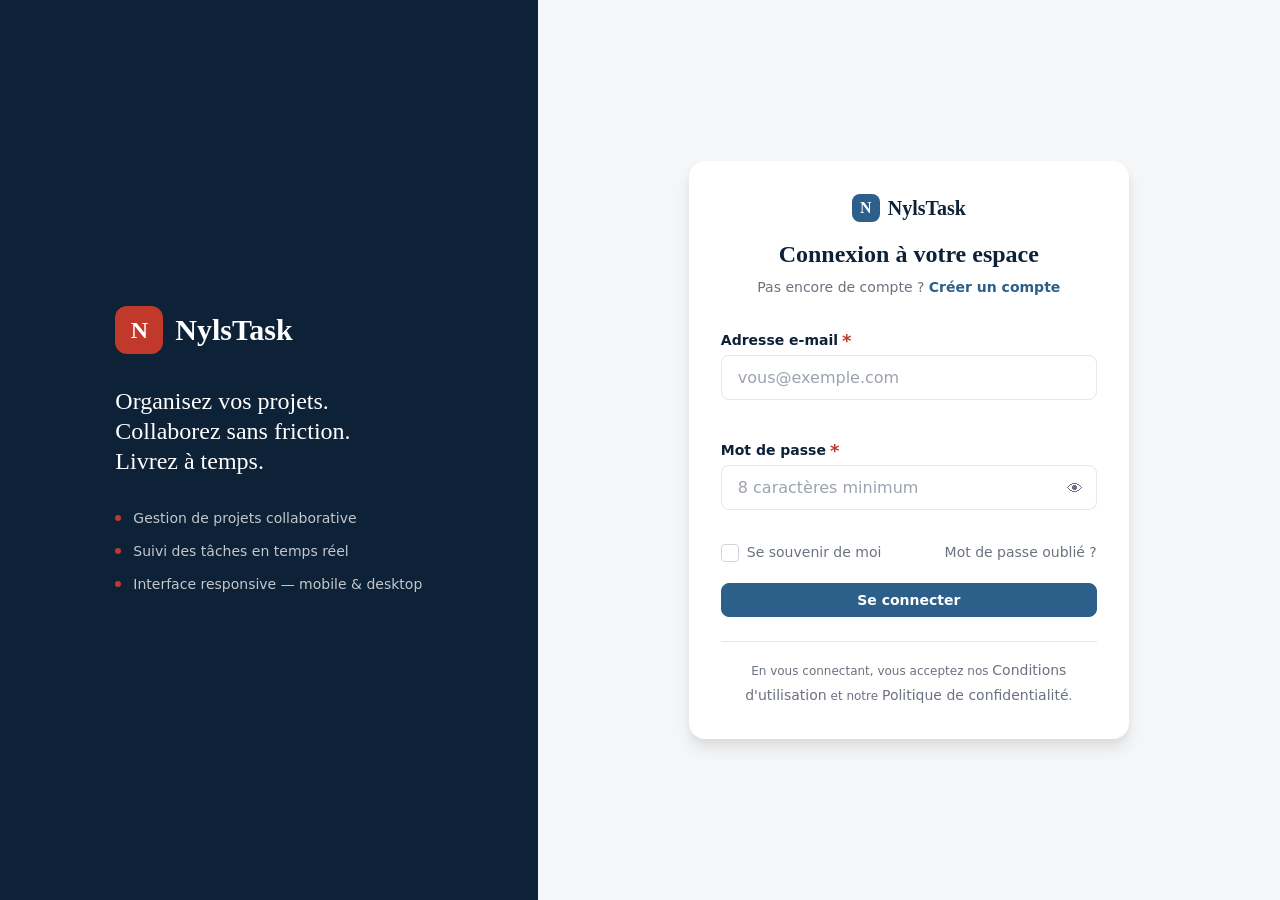
==== login.html @ 77f97448 "initial commit" ====
<!DOCTYPE html>
<html lang="fr">
<head>
  <meta charset="UTF-8">
  <meta name="viewport" content="width=device-width, initial-scale=1.0">
  <meta name="description" content="NylsTask — Connectez-vous à votre espace de gestion de projets.">
  <title>Connexion — NylsTask</title>
  <link rel="stylesheet" href="css/style.css">
  <link rel="stylesheet" href="css/login.css">
</head>
<body class="page-login">

  <!-- ╔══════════════════════════════════════════╗ -->
  <!-- ║  PAGE DE CONNEXION                       ║ -->
  <!-- ║  Sémantique : main > section > form      ║ -->
  <!-- ╚══════════════════════════════════════════╝ -->

  <main class="login-layout" id="main-content">

    <!-- Panneau gauche — branding -->
    <aside class="login-brand" aria-hidden="true">
      <div class="brand-content">
        <div class="brand-logo">
          <span class="logo-icon">N</span>
          <span class="logo-text">NylsTask</span>
        </div>
        <p class="brand-tagline">
          Organisez vos projets.<br>
          Collaborez sans friction.<br>
          Livrez à temps.
        </p>
        <ul class="brand-features" role="list">
          <li>Gestion de projets collaborative</li>
          <li>Suivi des tâches en temps réel</li>
          <li>Interface responsive — mobile & desktop</li>
        </ul>
      </div>
    </aside>

    <!-- Panneau droit — formulaire -->
    <section class="login-panel">
      <div class="login-card">

        <!-- En-tête du formulaire -->
        <header class="login-header">
          <a href="login.html" class="login-logo" aria-label="Accueil NylsTask">
            <span class="logo-icon sm">N</span>
            <span class="logo-text">NylsTask</span>
          </a>
          <h1 class="login-title">Connexion à votre espace</h1>
          <p class="login-subtitle">
            Pas encore de compte ?
            <a href="register.html" class="link-accent">Créer un compte</a>
          </p>
        </header>

        <!-- Formulaire HTML5 natif — novalidate pour garder le contrôle JS -->
        <form
          class="login-form"
          id="loginForm"
          action="#"
          method="POST"
          novalidate
          aria-label="Formulaire de connexion"
        >

          <!-- Message d'erreur global -->
          <div
            class="alert alert--error"
            id="formError"
            role="alert"
            aria-live="polite"
            hidden
          >
            <span class="alert__icon" aria-hidden="true">!</span>
            <span class="alert__text" id="formErrorText"></span>
          </div>

          <!-- Champ email -->
          <div class="field-group" id="emailGroup">
            <label class="field-label" for="email">
              Adresse e-mail
              <span class="field-required" aria-hidden="true">*</span>
            </label>
            <input
              type="email"
              id="email"
              name="email"
              class="field-input"
              required
              autocomplete="email"
              placeholder="vous@exemple.com"
              aria-required="true"
              aria-describedby="emailError"
              aria-invalid="false"
            >
            <span
              class="field-error"
              id="emailError"
              role="alert"
              aria-live="polite"
            ></span>
          </div>

          <!-- Champ mot de passe -->
          <div class="field-group" id="passwordGroup">
            <label class="field-label" for="password">
              Mot de passe
              <span class="field-required" aria-hidden="true">*</span>
            </label>
            <div class="field-input-wrapper">
              <input
                type="password"
                id="password"
                name="password"
                class="field-input"
                required
                minlength="8"
                autocomplete="current-password"
                placeholder="8 caractères minimum"
                aria-required="true"
                aria-describedby="passwordError"
                aria-invalid="false"
              >
              <!-- Toggle visibilité mot de passe -->
              <button
                type="button"
                class="toggle-password"
                id="togglePassword"
                aria-label="Afficher le mot de passe"
                aria-pressed="false"
              >
                <span class="eye-icon" aria-hidden="true" id="eyeIcon">👁</span>
              </button>
            </div>
            <span
              class="field-error"
              id="passwordError"
              role="alert"
              aria-live="polite"
            ></span>
          </div>

          <!-- Options supplémentaires -->
          <div class="login-options">
            <label class="checkbox-label">
              <input
                type="checkbox"
                id="rememberMe"
                name="remember_me"
                class="checkbox-input"
              >
              <span class="checkbox-custom" aria-hidden="true"></span>
              <span class="checkbox-text">Se souvenir de moi</span>
            </label>
            <a href="forgot-password.html" class="link-muted">
              Mot de passe oublié ?
            </a>
          </div>

          <!-- Bouton de soumission -->
          <button
            type="submit"
            class="btn btn--primary btn--full"
            id="submitBtn"
            aria-describedby="submitHelp"
          >
            <span class="btn__text">Se connecter</span>
            <span class="btn__loader" aria-hidden="true" hidden>
              <span class="spinner"></span>
            </span>
          </button>
          <p class="visually-hidden" id="submitHelp">
            Vos données sont transmises de manière sécurisée.
          </p>

        </form>

        <!-- Pied du formulaire -->
        <footer class="login-footer">
          <p class="login-footer__text">
            En vous connectant, vous acceptez nos
            <a href="#" class="link-muted">Conditions d'utilisation</a>
            et notre
            <a href="#" class="link-muted">Politique de confidentialité</a>.
          </p>
        </footer>

      </div>
    </section>

  </main>

  <script src="js/login.js"></script>
</body>
</html>
---- css/style.css ----
/* ================================================================
   NYLSTECH DIGITAL — NylsTask Manager
   style.css — Design System Global
   Jour 2 : Variables CSS, Reset, Typographie, Composants de base
   ================================================================ */

/* ────────────────────────────────────────────────────────────────
   1. VARIABLES CSS — Design System :root
   ──────────────────────────────────────────────────────────────── */
:root {
  /* ── Couleurs principales ── */
  --color-primary:        #2C5F8A;
  --color-primary-dark:   #1E4266;
  --color-primary-light:  #EAF1F8;
  --color-accent:         #C0392B;
  --color-accent-dark:    #922B21;
  --color-accent-light:   #FDEADE;
  --color-success:        #1B6B3A;
  --color-success-light:  #EAF5EE;
  --color-warning:        #9A6B00;
  --color-warning-light:  #FEF9E7;
  --color-info:           #0E5A8A;
  --color-info-light:     #D6EAF8;

  /* ── Statuts des projets ── */
  --status-active:     #1B6B3A;
  --status-review:     #9A6B00;
  --status-completed:  #2C5F8A;
  --status-archived:   #6B7280;

  /* ── Neutres ── */
  --color-bg:           #F4F6F8;
  --color-surface:      #FFFFFF;
  --color-surface-2:    #F9FAFB;
  --color-border:       #E5E7EB;
  --color-border-dark:  #D1D5DB;
  --color-text:         #1A1A1A;
  --color-text-muted:   #6B7280;
  --color-text-light:   #9CA3AF;
  --color-navy:         #0D2137;

  /* ── Typographie ── */
  --font-title:  'Georgia', 'Times New Roman', serif;
  --font-body:   'Calibri', 'Segoe UI', system-ui, sans-serif;
  --font-mono:   'Courier New', 'Consolas', monospace;

  --text-xs:   0.75rem;    /* 12px */
  --text-sm:   0.875rem;   /* 14px */
  --text-base: 1rem;       /* 16px */
  --text-lg:   1.125rem;   /* 18px */
  --text-xl:   1.25rem;    /* 20px */
  --text-2xl:  1.5rem;     /* 24px */
  --text-3xl:  1.875rem;   /* 30px */
  --text-4xl:  2.25rem;    /* 36px */

  --font-normal:   400;
  --font-medium:   500;
  --font-semibold: 600;
  --font-bold:     700;

  --leading-tight:  1.25;
  --leading-normal: 1.5;
  --leading-relaxed:1.75;

  /* ── Espacements ── */
  --space-1:  0.25rem;   /* 4px  */
  --space-2:  0.5rem;    /* 8px  */
  --space-3:  0.75rem;   /* 12px */
  --space-4:  1rem;      /* 16px */
  --space-5:  1.25rem;   /* 20px */
  --space-6:  1.5rem;    /* 24px */
  --space-8:  2rem;      /* 32px */
  --space-10: 2.5rem;    /* 40px */
  --space-12: 3rem;      /* 48px */

  /* Alias sémantiques */
  --space-xs: var(--space-1);
  --space-sm: var(--space-2);
  --space-md: var(--space-4);
  --space-lg: var(--space-6);
  --space-xl: var(--space-8);

  /* ── Bordures ── */
  --radius-sm:  4px;
  --radius-md:  8px;
  --radius-lg:  12px;
  --radius-xl:  16px;
  --radius-full:9999px;

  /* ── Ombres ── */
  --shadow-xs:  0 1px 2px rgba(0, 0, 0, 0.04);
  --shadow-sm:  0 1px 3px rgba(0, 0, 0, 0.08), 0 1px 2px rgba(0, 0, 0, 0.04);
  --shadow-md:  0 4px 6px rgba(0, 0, 0, 0.07), 0 2px 4px rgba(0, 0, 0, 0.05);
  --shadow-lg:  0 10px 15px rgba(0, 0, 0, 0.08), 0 4px 6px rgba(0, 0, 0, 0.04);
  --shadow-xl:  0 20px 25px rgba(0, 0, 0, 0.1), 0 10px 10px rgba(0, 0, 0, 0.04);
  --shadow-focus: 0 0 0 3px rgba(44, 95, 138, 0.25);
  --shadow-focus-error: 0 0 0 3px rgba(192, 57, 43, 0.25);

  /* ── Transitions ── */
  --transition-fast:   150ms ease;
  --transition-base:   200ms ease;
  --transition-slow:   300ms ease;

  /* ── Z-index ── */
  --z-dropdown: 100;
  --z-sticky:   200;
  --z-overlay:  300;
  --z-modal:    400;
  --z-toast:    500;

  /* ── Layout dashboard ── */
  --header-height:  64px;
  --sidebar-width:  260px;
}


/* ────────────────────────────────────────────────────────────────
   2. RESET MODERNE
   ──────────────────────────────────────────────────────────────── */

/* Box-sizing universel */
*, *::before, *::after {
  box-sizing: border-box;
}

/* Reset des marges et paddings */
* {
  margin: 0;
  padding: 0;
}

/* HTML & Body */
html {
  font-size: 16px;
  scroll-behavior: smooth;
  -webkit-text-size-adjust: 100%;
}

body {
  font-family: var(--font-body);
  font-size: var(--text-base);
  font-weight: var(--font-normal);
  line-height: var(--leading-normal);
  color: var(--color-text);
  background-color: var(--color-bg);
  -webkit-font-smoothing: antialiased;
  min-height: 100vh;
}

/* Éléments de liste */
ul, ol {
  list-style: none;
}

/* Liens */
a {
  color: var(--color-primary);
  text-decoration: none;
  transition: color var(--transition-base);
}
a:hover { color: var(--color-primary-dark); }

/* Images */
img, video {
  max-width: 100%;
  height: auto;
  display: block;
}

/* Formulaires */
input, button, textarea, select {
  font-family: inherit;
  font-size: inherit;
}

button { cursor: pointer; }

/* Titres */
h1, h2, h3, h4, h5, h6 {
  font-family: var(--font-title);
  font-weight: var(--font-bold);
  line-height: var(--leading-tight);
  color: var(--color-navy);
}

/* Séparateurs */
hr {
  border: none;
  border-top: 1px solid var(--color-border);
  margin: var(--space-md) 0;
}


/* ────────────────────────────────────────────────────────────────
   3. ACCESSIBILITÉ
   ──────────────────────────────────────────────────────────────── */

/* Classe utilitaire d'accessibilité — masque visuellement mais garde pour les lecteurs d'écran */
.visually-hidden {
  position: absolute;
  width: 1px;
  height: 1px;
  padding: 0;
  margin: -1px;
  overflow: hidden;
  clip: rect(0, 0, 0, 0);
  white-space: nowrap;
  border: 0;
}

/* Focus visible — toujours visible, jamais masqué */
:focus-visible {
  outline: 2px solid var(--color-primary);
  outline-offset: 2px;
  border-radius: var(--radius-sm);
}

/* Réduction des animations pour les préférences utilisateur */
@media (prefers-reduced-motion: reduce) {
  *, *::before, *::after {
    animation-duration: 0.01ms !important;
    transition-duration: 0.01ms !important;
  }
}


/* ────────────────────────────────────────────────────────────────
   4. COMPOSANTS — BOUTONS
   ──────────────────────────────────────────────────────────────── */
.btn {
  display: inline-flex;
  align-items: center;
  justify-content: center;
  gap: var(--space-2);
  padding: var(--space-2) var(--space-4);
  font-size: var(--text-sm);
  font-weight: var(--font-semibold);
  border-radius: var(--radius-md);
  border: 1px solid transparent;
  transition:
    background var(--transition-base),
    border-color var(--transition-base),
    box-shadow var(--transition-base),
    transform var(--transition-fast);
  cursor: pointer;
  white-space: nowrap;
  user-select: none;
}

.btn:active { transform: translateY(1px); }
.btn:disabled { opacity: 0.5; cursor: not-allowed; pointer-events: none; }

/* Variantes */
.btn--primary {
  background: var(--color-primary);
  color: #fff;
  border-color: var(--color-primary);
}
.btn--primary:hover {
  background: var(--color-primary-dark);
  border-color: var(--color-primary-dark);
  color: #fff;
}
.btn--primary:focus-visible { box-shadow: var(--shadow-focus); }

.btn--accent {
  background: var(--color-accent);
  color: #fff;
  border-color: var(--color-accent);
}
.btn--accent:hover { background: var(--color-accent-dark); color: #fff; }

.btn--ghost {
  background: transparent;
  color: var(--color-primary);
  border-color: var(--color-border);
}
.btn--ghost:hover {
  background: var(--color-primary-light);
  border-color: var(--color-primary);
  color: var(--color-primary);
}

.btn--danger {
  background: transparent;
  color: var(--color-accent);
  border-color: var(--color-accent);
}
.btn--danger:hover { background: var(--color-accent); color: #fff; }

/* Tailles */
.btn--sm { padding: var(--space-1) var(--space-3); font-size: var(--text-xs); }
.btn--lg { padding: var(--space-3) var(--space-6); font-size: var(--text-lg); }
.btn--full { width: 100%; }

/* Bouton icône */
.btn-icon {
  display: inline-flex;
  align-items: center;
  justify-content: center;
  width: 36px;
  height: 36px;
  border: none;
  background: transparent;
  border-radius: var(--radius-full);
  color: var(--color-text-muted);
  font-size: var(--text-lg);
  transition: background var(--transition-base);
  position: relative;
}
.btn-icon:hover { background: var(--color-bg); }


/* ────────────────────────────────────────────────────────────────
   5. COMPOSANTS — BADGES STATUT
   ──────────────────────────────────────────────────────────────── */
.status-badge {
  display: inline-flex;
  align-items: center;
  gap: var(--space-1);
  padding: var(--space-1) var(--space-2);
  font-size: var(--text-xs);
  font-weight: var(--font-semibold);
  border-radius: var(--radius-full);
  white-space: nowrap;
}

.status-dot {
  width: 7px;
  height: 7px;
  border-radius: 50%;
  display: inline-block;
  flex-shrink: 0;
}

.status-badge--active  { background: var(--color-success-light);  color: var(--color-success); }
.status-badge--active  .status-dot { background: var(--color-success); }
.status-badge--review  { background: var(--color-warning-light); color: var(--color-warning); }
.status-badge--review  .status-dot { background: var(--color-warning); }
.status-badge--completed { background: var(--color-primary-light); color: var(--color-primary); }
.status-badge--completed .status-dot { background: var(--color-primary); }

.status--active    { background: var(--color-success); }
.status--review    { background: var(--color-warning); }
.status--completed { background: var(--color-primary); }


/* ────────────────────────────────────────────────────────────────
   6. COMPOSANTS — ALERTES
   ──────────────────────────────────────────────────────────────── */
.alert {
  display: flex;
  align-items: flex-start;
  gap: var(--space-3);
  padding: var(--space-3) var(--space-4);
  border-radius: var(--radius-md);
  font-size: var(--text-sm);
  border: 1px solid;
}
.alert[hidden] { display: none; }

.alert--error   { background: var(--color-accent-light);  border-color: var(--color-accent);  color: var(--color-accent-dark); }
.alert--success { background: var(--color-success-light); border-color: var(--color-success); color: var(--color-success); }
.alert--warning { background: var(--color-warning-light); border-color: var(--color-warning); color: var(--color-warning); }

.alert__icon {
  font-weight: var(--font-bold);
  font-size: var(--text-base);
  flex-shrink: 0;
  width: 20px;
  height: 20px;
  border-radius: 50%;
  border: 2px solid currentColor;
  display: flex;
  align-items: center;
  justify-content: center;
}


/* ────────────────────────────────────────────────────────────────
   7. COMPOSANTS — BADGE NOTIFICATION
   ──────────────────────────────────────────────────────────────── */
.badge {
  position: absolute;
  top: 2px;
  right: 2px;
  min-width: 16px;
  height: 16px;
  padding: 0 4px;
  font-size: 9px;
  font-weight: var(--font-bold);
  color: #fff;
  background: var(--color-accent);
  border-radius: var(--radius-full);
  display: flex;
  align-items: center;
  justify-content: center;
  line-height: 1;
}


/* ────────────────────────────────────────────────────────────────
   8. COMPOSANTS — LOGO
   ──────────────────────────────────────────────────────────────── */
.logo-icon {
  display: inline-flex;
  align-items: center;
  justify-content: center;
  width: 32px;
  height: 32px;
  background: var(--color-primary);
  color: #fff;
  font-family: var(--font-title);
  font-size: var(--text-lg);
  font-weight: var(--font-bold);
  border-radius: var(--radius-md);
  flex-shrink: 0;
}
.logo-icon.sm { width: 28px; height: 28px; font-size: var(--text-base); }
.logo-icon.lg { width: 48px; height: 48px; font-size: var(--text-2xl); border-radius: var(--radius-lg); }

.logo-text {
  font-family: var(--font-title);
  font-size: var(--text-xl);
  font-weight: var(--font-bold);
  color: var(--color-navy);
}

/* ── Liens utilitaires ── */
.link-accent { color: var(--color-primary); font-weight: var(--font-semibold); }
.link-accent:hover { text-decoration: underline; color: var(--color-primary-dark); }
.link-muted  { color: var(--color-text-muted); font-size: var(--text-sm); }
.link-muted:hover { color: var(--color-primary); }
.text-danger { color: var(--color-accent); }


/* ────────────────────────────────────────────────────────────────
   9. COMPOSANTS — SPINNER
   ──────────────────────────────────────────────────────────────── */
.spinner {
  display: inline-block;
  width: 18px;
  height: 18px;
  border: 2px solid rgba(255,255,255,0.35);
  border-top-color: #fff;
  border-radius: 50%;
  animation: spin 0.7s linear infinite;
}
@keyframes spin { to { transform: rotate(360deg); } }


/* ────────────────────────────────────────────────────────────────
   10. COMPOSANTS — AVATARS
   ──────────────────────────────────────────────────────────────── */
.user-avatar {
  width: 32px;
  height: 32px;
  border-radius: 50%;
  background: var(--color-primary);
  color: #fff;
  font-size: var(--text-xs);
  font-weight: var(--font-bold);
  display: flex;
  align-items: center;
  justify-content: center;
  flex-shrink: 0;
}

.avatar-stack {
  display: flex;
  align-items: center;
}
.avatar-sm {
  width: 26px;
  height: 26px;
  border-radius: 50%;
  color: #fff;
  font-size: 10px;
  font-weight: var(--font-bold);
  display: flex;
  align-items: center;
  justify-content: center;
  margin-left: -6px;
  border: 2px solid var(--color-surface);
  flex-shrink: 0;
}
.avatar-sm:first-child { margin-left: 0; }
.avatar-sm--more {
  background: var(--color-border-dark);
  color: var(--color-text-muted);
  font-size: 9px;
}
---- css/login.css ----
/* ================================================================
   NylsTask — login.css
   Page de connexion : Layout Flexbox, formulaire, responsive
   ================================================================ */

/* ────────────────────────────────────────────────────────────────
   1. LAYOUT PAGE — Flexbox 2 colonnes
   ──────────────────────────────────────────────────────────────── */

/* MOBILE (défaut) — colonne unique, branding masqué */
.page-login {
  min-height: 100vh;
  background: var(--color-bg);
}

.login-layout {
  display: flex;
  flex-direction: column;
  min-height: 100vh;
}

/* Panneau branding — masqué sur mobile */
.login-brand {
  display: none;
}

/* Panneau formulaire — pleine largeur sur mobile */
.login-panel {
  display: flex;
  align-items: center;
  justify-content: center;
  flex: 1;
  padding: var(--space-8) var(--space-md);
}


/* ── TABLETTE (768px+) ── */
@media (min-width: 768px) {
  .login-layout {
    flex-direction: row;
    min-height: 100vh;
  }

  /* Branding visible sur tablette */
  .login-brand {
    display: flex;
    align-items: center;
    justify-content: center;
    width: 45%;
    min-height: 100vh;
    background: var(--color-navy);
    padding: var(--space-xl);
    position: sticky;
    top: 0;
    left: 0;
  }

  .login-panel {
    flex: 1;
    padding: var(--space-xl) var(--space-lg);
    overflow-y: auto;
  }
}


/* ── DESKTOP (1024px+) ── */
@media (min-width: 1024px) {
  .login-brand {
    width: 42%;
    padding: var(--space-12);
  }
  .login-panel {
    padding: var(--space-xl);
  }
}


/* ────────────────────────────────────────────────────────────────
   2. PANNEAU BRANDING (gauche)
   ──────────────────────────────────────────────────────────────── */
.brand-content {
  max-width: 380px;
}

.brand-logo {
  display: flex;
  align-items: center;
  gap: var(--space-3);
  margin-bottom: var(--space-8);
}

.brand-logo .logo-icon {
  width: 48px;
  height: 48px;
  font-size: var(--text-2xl);
  border-radius: var(--radius-lg);
  background: var(--color-accent);
}

.brand-logo .logo-text {
  font-size: var(--text-3xl);
  color: #fff;
}

.brand-tagline {
  font-family: var(--font-title);
  font-size: var(--text-2xl);
  line-height: var(--leading-tight);
  color: #fff;
  margin-bottom: var(--space-8);
}

.brand-features {
  display: flex;
  flex-direction: column;
  gap: var(--space-3);
}

.brand-features li {
  display: flex;
  align-items: center;
  gap: var(--space-3);
  color: rgba(255,255,255,0.75);
  font-size: var(--text-sm);
}

.brand-features li::before {
  content: '';
  width: 6px;
  height: 6px;
  border-radius: 50%;
  background: var(--color-accent);
  flex-shrink: 0;
}


/* ────────────────────────────────────────────────────────────────
   3. CARTE FORMULAIRE
   ──────────────────────────────────────────────────────────────── */
.login-card {
  width: 100%;
  max-width: 440px;
  background: var(--color-surface);
  border-radius: var(--radius-xl);
  box-shadow: var(--shadow-lg);
  padding: var(--space-8);
}

@media (max-width: 400px) {
  .login-card {
    padding: var(--space-6) var(--space-md);
    border-radius: var(--radius-lg);
  }
}


/* ────────────────────────────────────────────────────────────────
   4. EN-TÊTE FORMULAIRE
   ──────────────────────────────────────────────────────────────── */
.login-header {
  text-align: center;
  margin-bottom: var(--space-8);
}

.login-logo {
  display: inline-flex;
  align-items: center;
  gap: var(--space-2);
  margin-bottom: var(--space-4);
  color: var(--color-navy);
}
.login-logo:hover { color: var(--color-primary); }

.login-title {
  font-size: var(--text-2xl);
  color: var(--color-navy);
  margin-bottom: var(--space-2);
}

.login-subtitle {
  font-size: var(--text-sm);
  color: var(--color-text-muted);
}


/* ────────────────────────────────────────────────────────────────
   5. CHAMPS DE FORMULAIRE
   ──────────────────────────────────────────────────────────────── */
.login-form {
  display: flex;
  flex-direction: column;
  gap: var(--space-5);
}

/* Groupe champ */
.field-group {
  display: flex;
  flex-direction: column;
  gap: var(--space-1);
}

/* Label */
.field-label {
  font-size: var(--text-sm);
  font-weight: var(--font-semibold);
  color: var(--color-navy);
  display: flex;
  align-items: center;
  gap: var(--space-1);
}

.field-required {
  color: var(--color-accent);
  font-size: var(--text-lg);
  line-height: 1;
}

/* Input */
.field-input {
  width: 100%;
  padding: var(--space-3) var(--space-4);
  font-size: var(--text-base);
  color: var(--color-text);
  background: var(--color-surface);
  border: 1.5px solid var(--color-border);
  border-radius: var(--radius-md);
  outline: none;
  transition:
    border-color var(--transition-base),
    box-shadow var(--transition-base);
}

.field-input::placeholder {
  color: var(--color-text-light);
}

.field-input:hover {
  border-color: var(--color-border-dark);
}

.field-input:focus {
  border-color: var(--color-primary);
  box-shadow: var(--shadow-focus);
}

/* États de validation */
.field-input:invalid:not(:placeholder-shown) {
  border-color: var(--color-accent);
}
.field-input:invalid:not(:placeholder-shown):focus {
  box-shadow: var(--shadow-focus-error);
}

/* Classe JS pour erreur */
.field-group--error .field-input {
  border-color: var(--color-accent);
  box-shadow: var(--shadow-focus-error);
}
.field-group--success .field-input {
  border-color: var(--color-success);
}

/* Message d'erreur */
.field-error {
  font-size: var(--text-xs);
  color: var(--color-accent);
  min-height: 16px;
  display: block;
}

/* Wrapper avec bouton toggle mot de passe */
.field-input-wrapper {
  position: relative;
}
.field-input-wrapper .field-input {
  padding-right: 2.75rem;
}

.toggle-password {
  position: absolute;
  right: var(--space-3);
  top: 50%;
  transform: translateY(-50%);
  background: none;
  border: none;
  cursor: pointer;
  color: var(--color-text-muted);
  font-size: var(--text-base);
  padding: 2px;
  border-radius: var(--radius-sm);
  transition: color var(--transition-base);
}
.toggle-password:hover { color: var(--color-primary); }


/* ────────────────────────────────────────────────────────────────
   6. OPTIONS LOGIN (remember me + mot de passe oublié)
   ──────────────────────────────────────────────────────────────── */
.login-options {
  display: flex;
  align-items: center;
  justify-content: space-between;
  flex-wrap: wrap;
  gap: var(--space-2);
  margin-top: calc(-1 * var(--space-2));
}

/* Checkbox personnalisée */
.checkbox-label {
  display: flex;
  align-items: center;
  gap: var(--space-2);
  cursor: pointer;
  user-select: none;
}

.checkbox-input {
  position: absolute;
  opacity: 0;
  width: 0;
  height: 0;
}

.checkbox-custom {
  width: 18px;
  height: 18px;
  border: 1.5px solid var(--color-border-dark);
  border-radius: var(--radius-sm);
  background: var(--color-surface);
  display: flex;
  align-items: center;
  justify-content: center;
  flex-shrink: 0;
  transition: all var(--transition-base);
}

.checkbox-input:checked + .checkbox-custom {
  background: var(--color-primary);
  border-color: var(--color-primary);
}
.checkbox-input:checked + .checkbox-custom::after {
  content: '✓';
  color: #fff;
  font-size: 11px;
  line-height: 1;
}
.checkbox-input:focus-visible + .checkbox-custom {
  box-shadow: var(--shadow-focus);
}

.checkbox-text {
  font-size: var(--text-sm);
  color: var(--color-text-muted);
}

/* ────────────────────────────────────────────────────────────────
   7. BOUTON SUBMIT — loader intégré
   ──────────────────────────────────────────────────────────────── */
.btn__loader { display: inline-flex; }
.btn__loader[hidden] { display: none; }

/* État chargement */
.btn--loading .btn__text { opacity: 0; }
.btn--loading .btn__loader { display: inline-flex; }

/* ────────────────────────────────────────────────────────────────
   8. PIED DE FORMULAIRE
   ──────────────────────────────────────────────────────────────── */
.login-footer {
  margin-top: var(--space-6);
  padding-top: var(--space-4);
  border-top: 1px solid var(--color-border);
}

.login-footer__text {
  font-size: var(--text-xs);
  color: var(--color-text-muted);
  text-align: center;
  line-height: var(--leading-relaxed);
}
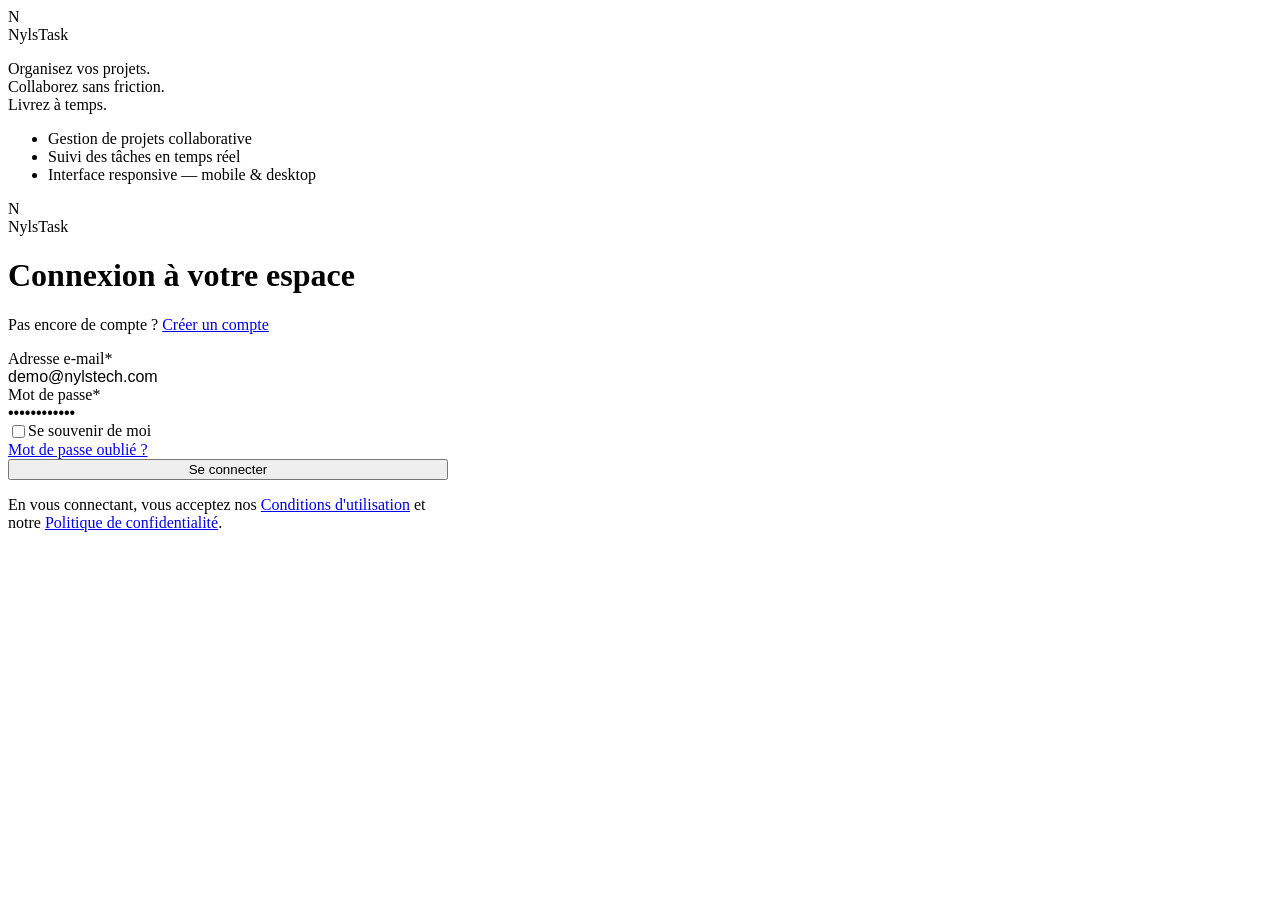
==== commit 337b5c6b: "login.html" ====
--- a/login.html
+++ b/login.html
@@ -1,196 +1,219 @@
-<!DOCTYPE html>
+<!doctype html>
 <html lang="fr">
-<head>
-  <meta charset="UTF-8">
-  <meta name="viewport" content="width=device-width, initial-scale=1.0">
-  <meta name="description" content="NylsTask — Connectez-vous à votre espace de gestion de projets.">
-  <title>Connexion — NylsTask</title>
-  <link rel="stylesheet" href="css/style.css">
-  <link rel="stylesheet" href="css/login.css">
-</head>
-<body class="page-login">
-
-  <!-- ╔══════════════════════════════════════════╗ -->
-  <!-- ║  PAGE DE CONNEXION                       ║ -->
-  <!-- ║  Sémantique : main > section > form      ║ -->
-  <!-- ╚══════════════════════════════════════════╝ -->
-
-  <main class="login-layout" id="main-content">
-
-    <!-- Panneau gauche — branding -->
-    <aside class="login-brand" aria-hidden="true">
-      <div class="brand-content">
-        <div class="brand-logo">
-          <span class="logo-icon">N</span>
-          <span class="logo-text">NylsTask</span>
+  <head>
+    <meta charset="UTF-8" />
+    <meta name="viewport" content="width=device-width, initial-scale=1.0" />
+    <meta
+      name="description"
+      content="NylsTask — Connectez-vous à votre espace de gestion de projets."
+    />
+    <title>NylsTask — Connexion</title>
+
+    <!-- Google Fonts -->
+    <link rel="preconnect" href="https://fonts.googleapis.com" />
+    <link rel="preconnect" href="https://fonts.gstatic.com" crossorigin />
+    <link
+      href="https://fonts.googleapis.com/css2?family=Sora:wght@400;500;600;700;800&family=DM+Sans:wght@300;400;500&display=swap"
+      rel="stylesheet"
+    />
+
+    <!-- Styles -->
+    <link rel="stylesheet" href="css/login.css" />
+  </head>
+  <body>
+    <div class="page-wrapper">
+      <!-- =============================================
+         PANNEAU GAUCHE — Branding & Features
+         ============================================= -->
+      <aside class="panel-left" aria-label="Présentation NylsTask">
+        <div class="panel-left__inner">
+          <!-- Logo -->
+          <div class="brand">
+            <div class="brand__icon" aria-hidden="true">N</div>
+            <span class="brand__name">NylsTask</span>
+          </div>
+
+          <!-- Tagline -->
+          <p class="tagline">
+            Organisez vos projets.<br />
+            Collaborez sans friction.<br />
+            Livrez à temps.
+          </p>
+
+          <!-- Liste des fonctionnalités -->
+          <ul class="feature-list" aria-label="Points clés">
+            <li class="feature-list__item">
+              <span class="feature-list__dot" aria-hidden="true"></span>
+              Gestion de projets collaborative
+            </li>
+            <li class="feature-list__item">
+              <span class="feature-list__dot" aria-hidden="true"></span>
+              Suivi des tâches en temps réel
+            </li>
+            <li class="feature-list__item">
+              <span class="feature-list__dot" aria-hidden="true"></span>
+              Interface responsive — mobile &amp; desktop
+            </li>
+          </ul>
         </div>
-        <p class="brand-tagline">
-          Organisez vos projets.<br>
-          Collaborez sans friction.<br>
-          Livrez à temps.
-        </p>
-        <ul class="brand-features" role="list">
-          <li>Gestion de projets collaborative</li>
-          <li>Suivi des tâches en temps réel</li>
-          <li>Interface responsive — mobile & desktop</li>
-        </ul>
-      </div>
-    </aside>
-
-    <!-- Panneau droit — formulaire -->
-    <section class="login-panel">
-      <div class="login-card">
-
-        <!-- En-tête du formulaire -->
-        <header class="login-header">
-          <a href="login.html" class="login-logo" aria-label="Accueil NylsTask">
-            <span class="logo-icon sm">N</span>
-            <span class="logo-text">NylsTask</span>
-          </a>
-          <h1 class="login-title">Connexion à votre espace</h1>
-          <p class="login-subtitle">
+      </aside>
+
+      <!-- =============================================
+         PANNEAU DROIT — Formulaire de connexion
+         ============================================= -->
+      <main class="panel-right">
+        <div class="login-card" role="main">
+          <!-- Logo carte -->
+          <div class="card-logo" aria-hidden="true">
+            <div class="card-logo__icon">N</div>
+            <span class="card-logo__name">NylsTask</span>
+          </div>
+
+          <!-- Titre -->
+          <h1 class="card-title">Connexion à votre espace</h1>
+
+          <!-- Sous-titre -->
+          <p class="card-subtitle">
             Pas encore de compte ?
-            <a href="register.html" class="link-accent">Créer un compte</a>
+            <a href="/register" aria-label="Créer un nouveau compte"
+              >Créer un compte</a
+            >
           </p>
-        </header>
-
-        <!-- Formulaire HTML5 natif — novalidate pour garder le contrôle JS -->
-        <form
-          class="login-form"
-          id="loginForm"
-          action="#"
-          method="POST"
-          novalidate
-          aria-label="Formulaire de connexion"
-        >
-
-          <!-- Message d'erreur global -->
-          <div
-            class="alert alert--error"
-            id="formError"
-            role="alert"
-            aria-live="polite"
-            hidden
+
+          <!-- ---- Formulaire ---- -->
+          <form
+            id="login-form"
+            class="login-form"
+            novalidate
+            aria-label="Formulaire de connexion"
           >
-            <span class="alert__icon" aria-hidden="true">!</span>
-            <span class="alert__text" id="formErrorText"></span>
-          </div>
-
-          <!-- Champ email -->
-          <div class="field-group" id="emailGroup">
-            <label class="field-label" for="email">
-              Adresse e-mail
-              <span class="field-required" aria-hidden="true">*</span>
-            </label>
-            <input
-              type="email"
-              id="email"
-              name="email"
-              class="field-input"
-              required
-              autocomplete="email"
-              placeholder="vous@exemple.com"
-              aria-required="true"
-              aria-describedby="emailError"
-              aria-invalid="false"
+            <!-- Champ e-mail -->
+            <div class="field-group">
+              <label class="field-label" for="email">
+                Adresse e-mail
+                <span class="required" aria-label="obligatoire">*</span>
+              </label>
+              <input
+                id="email"
+                class="field-input"
+                type="email"
+                name="email"
+                placeholder="demo@nylstech.com"
+                autocomplete="email"
+                required
+                aria-required="true"
+              />
+            </div>
+
+            <!-- Champ mot de passe -->
+            <div class="field-group">
+              <label class="field-label" for="password">
+                Mot de passe
+                <span class="required" aria-label="obligatoire">*</span>
+              </label>
+              <div class="password-wrapper">
+                <input
+                  id="password"
+                  class="field-input"
+                  type="password"
+                  name="password"
+                  placeholder="••••••••••••"
+                  autocomplete="current-password"
+                  required
+                  aria-required="true"
+                />
+                <!-- Bouton œil -->
+                <button
+                  type="button"
+                  class="toggle-password"
+                  aria-label="Afficher le mot de passe"
+                  tabindex="0"
+                >
+                  <!-- Icône œil (visible) -->
+                  <svg
+                    class="icon-eye"
+                    xmlns="http://www.w3.org/2000/svg"
+                    fill="none"
+                    viewBox="0 0 24 24"
+                    stroke="currentColor"
+                    stroke-width="1.8"
+                    aria-hidden="true"
+                  >
+                    <path
+                      stroke-linecap="round"
+                      stroke-linejoin="round"
+                      d="M2.458 12C3.732 7.943 7.523 5 12 5c4.477 0 8.268 2.943 9.542 7-1.274 4.057-5.065 7-9.542 7-4.477 0-8.268-2.943-9.542-7z"
+                    />
+                    <path
+                      stroke-linecap="round"
+                      stroke-linejoin="round"
+                      d="M15 12a3 3 0 11-6 0 3 3 0 016 0z"
+                    />
+                  </svg>
+                  <!-- Icône œil barré (masqué par défaut) -->
+                  <svg
+                    class="icon-eye-off"
+                    xmlns="http://www.w3.org/2000/svg"
+                    fill="none"
+                    viewBox="0 0 24 24"
+                    stroke="currentColor"
+                    stroke-width="1.8"
+                    aria-hidden="true"
+                    style="display: none"
+                  >
+                    <path
+                      stroke-linecap="round"
+                      stroke-linejoin="round"
+                      d="M13.875 18.825A10.05 10.05 0 0112 19c-4.477 0-8.268-2.943-9.542-7a9.97 9.97 0 012.447-4.075M6.343 6.343A9.956 9.956 0 0112 5c4.477 0 8.268 2.943 9.542 7a9.97 9.97 0 01-1.415 2.693M6.343 6.343L3 3m3.343 3.343l11.314 11.314M16.95 16.95L21 21"
+                    />
+                  </svg>
+                </button>
+              </div>
+            </div>
+
+            <!-- Options : Se souvenir + Mot de passe oublié -->
+            <div class="form-options">
+              <label class="checkbox-label">
+                <input type="checkbox" name="remember" id="remember" />
+                Se souvenir de moi
+              </label>
+              <a href="/forgot-password" class="forgot-link"
+                >Mot de passe oublié ?</a
+              >
+            </div>
+
+            <!-- Bouton de soumission -->
+            <button
+              id="btn-submit"
+              class="btn-submit"
+              type="submit"
+              aria-live="polite"
             >
-            <span
-              class="field-error"
-              id="emailError"
-              role="alert"
-              aria-live="polite"
-            ></span>
-          </div>
-
-          <!-- Champ mot de passe -->
-          <div class="field-group" id="passwordGroup">
-            <label class="field-label" for="password">
-              Mot de passe
-              <span class="field-required" aria-hidden="true">*</span>
-            </label>
-            <div class="field-input-wrapper">
-              <input
-                type="password"
-                id="password"
-                name="password"
-                class="field-input"
-                required
-                minlength="8"
-                autocomplete="current-password"
-                placeholder="8 caractères minimum"
-                aria-required="true"
-                aria-describedby="passwordError"
-                aria-invalid="false"
-              >
-              <!-- Toggle visibilité mot de passe -->
-              <button
-                type="button"
-                class="toggle-password"
-                id="togglePassword"
-                aria-label="Afficher le mot de passe"
-                aria-pressed="false"
-              >
-                <span class="eye-icon" aria-hidden="true" id="eyeIcon">👁</span>
-              </button>
-            </div>
-            <span
-              class="field-error"
-              id="passwordError"
-              role="alert"
-              aria-live="polite"
-            ></span>
-          </div>
-
-          <!-- Options supplémentaires -->
-          <div class="login-options">
-            <label class="checkbox-label">
-              <input
-                type="checkbox"
-                id="rememberMe"
-                name="remember_me"
-                class="checkbox-input"
-              >
-              <span class="checkbox-custom" aria-hidden="true"></span>
-              <span class="checkbox-text">Se souvenir de moi</span>
-            </label>
-            <a href="forgot-password.html" class="link-muted">
-              Mot de passe oublié ?
-            </a>
-          </div>
-
-          <!-- Bouton de soumission -->
-          <button
-            type="submit"
-            class="btn btn--primary btn--full"
-            id="submitBtn"
-            aria-describedby="submitHelp"
-          >
-            <span class="btn__text">Se connecter</span>
-            <span class="btn__loader" aria-hidden="true" hidden>
-              <span class="spinner"></span>
-            </span>
-          </button>
-          <p class="visually-hidden" id="submitHelp">
-            Vos données sont transmises de manière sécurisée.
-          </p>
-
-        </form>
-
-        <!-- Pied du formulaire -->
-        <footer class="login-footer">
-          <p class="login-footer__text">
-            En vous connectant, vous acceptez nos
-            <a href="#" class="link-muted">Conditions d'utilisation</a>
-            et notre
-            <a href="#" class="link-muted">Politique de confidentialité</a>.
-          </p>
-        </footer>
-
-      </div>
-    </section>
-
-  </main>
-
-  <script src="js/login.js"></script>
-</body>
+              <span class="btn-text">Se connecter</span>
+              <span
+                class="btn-spinner"
+                aria-label="Chargement..."
+                role="status"
+              ></span>
+            </button>
+
+            <!-- Mentions légales -->
+            <p class="legal-notice">
+              En vous connectant, vous acceptez nos
+              <a href="/terms">Conditions d'utilisation</a>
+              et notre
+              <a href="/privacy">Politique de confidentialité</a>.
+            </p>
+          </form>
+          <!-- /form -->
+        </div>
+        <!-- /login-card -->
+      </main>
+      <!-- /panel-right -->
+    </div>
+    <!-- /page-wrapper -->
+
+    <!-- Scripts -->
+    <script src="Js/login.js"></script>
+  </body>
 </html>
--- a/css/login.css
+++ b/css/login.css
@@ -377,4 +377,4 @@
   color: var(--color-text-muted);
   text-align: center;
   line-height: var(--leading-relaxed);
-}
+}
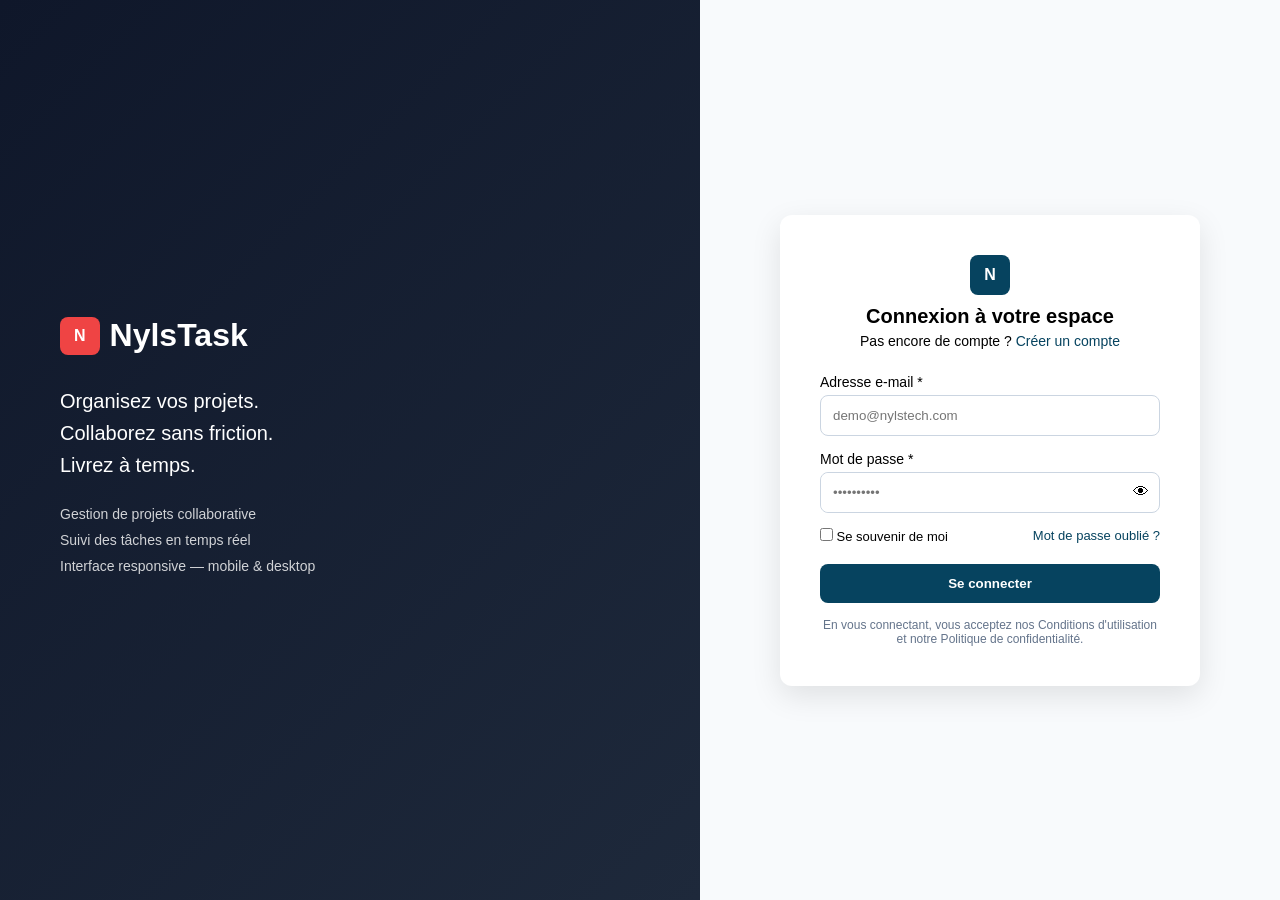
==== commit 77592b6e: "dashboard" ====
--- a/login.html
+++ b/login.html
@@ -1,219 +1,80 @@
-<!doctype html>
+<!DOCTYPE html>
 <html lang="fr">
-  <head>
-    <meta charset="UTF-8" />
-    <meta name="viewport" content="width=device-width, initial-scale=1.0" />
-    <meta
-      name="description"
-      content="NylsTask — Connectez-vous à votre espace de gestion de projets."
-    />
-    <title>NylsTask — Connexion</title>
+<head>
+    <meta charset="UTF-8">
+    <meta name="viewport" content="width=device-width, initial-scale=1.0">
+    <title>NylsTask - Connexion</title>
+    <link rel="stylesheet" href="CSS/login.css">
+</head>
+<body>
 
-    <!-- Google Fonts -->
-    <link rel="preconnect" href="https://fonts.googleapis.com" />
-    <link rel="preconnect" href="https://fonts.gstatic.com" crossorigin />
-    <link
-      href="https://fonts.googleapis.com/css2?family=Sora:wght@400;500;600;700;800&family=DM+Sans:wght@300;400;500&display=swap"
-      rel="stylesheet"
-    />
+<div class="container">
 
-    <!-- Styles -->
-    <link rel="stylesheet" href="css/login.css" />
-  </head>
-  <body>
-    <div class="page-wrapper">
-      <!-- =============================================
-         PANNEAU GAUCHE — Branding & Features
-         ============================================= -->
-      <aside class="panel-left" aria-label="Présentation NylsTask">
-        <div class="panel-left__inner">
-          <!-- Logo -->
-          <div class="brand">
-            <div class="brand__icon" aria-hidden="true">N</div>
-            <span class="brand__name">NylsTask</span>
-          </div>
-
-          <!-- Tagline -->
-          <p class="tagline">
-            Organisez vos projets.<br />
-            Collaborez sans friction.<br />
-            Livrez à temps.
-          </p>
-
-          <!-- Liste des fonctionnalités -->
-          <ul class="feature-list" aria-label="Points clés">
-            <li class="feature-list__item">
-              <span class="feature-list__dot" aria-hidden="true"></span>
-              Gestion de projets collaborative
-            </li>
-            <li class="feature-list__item">
-              <span class="feature-list__dot" aria-hidden="true"></span>
-              Suivi des tâches en temps réel
-            </li>
-            <li class="feature-list__item">
-              <span class="feature-list__dot" aria-hidden="true"></span>
-              Interface responsive — mobile &amp; desktop
-            </li>
-          </ul>
-        </div>
-      </aside>
-
-      <!-- =============================================
-         PANNEAU DROIT — Formulaire de connexion
-         ============================================= -->
-      <main class="panel-right">
-        <div class="login-card" role="main">
-          <!-- Logo carte -->
-          <div class="card-logo" aria-hidden="true">
-            <div class="card-logo__icon">N</div>
-            <span class="card-logo__name">NylsTask</span>
-          </div>
-
-          <!-- Titre -->
-          <h1 class="card-title">Connexion à votre espace</h1>
-
-          <!-- Sous-titre -->
-          <p class="card-subtitle">
-            Pas encore de compte ?
-            <a href="/register" aria-label="Créer un nouveau compte"
-              >Créer un compte</a
-            >
-          </p>
-
-          <!-- ---- Formulaire ---- -->
-          <form
-            id="login-form"
-            class="login-form"
-            novalidate
-            aria-label="Formulaire de connexion"
-          >
-            <!-- Champ e-mail -->
-            <div class="field-group">
-              <label class="field-label" for="email">
-                Adresse e-mail
-                <span class="required" aria-label="obligatoire">*</span>
-              </label>
-              <input
-                id="email"
-                class="field-input"
-                type="email"
-                name="email"
-                placeholder="demo@nylstech.com"
-                autocomplete="email"
-                required
-                aria-required="true"
-              />
+    <!-- LEFT SIDE -->
+    <div class="left">
+        <div class="branding">
+            <div class="logo">
+                <span class="logo-box">N</span>
+                <h1>NylsTask</h1>
             </div>
 
-            <!-- Champ mot de passe -->
-            <div class="field-group">
-              <label class="field-label" for="password">
-                Mot de passe
-                <span class="required" aria-label="obligatoire">*</span>
-              </label>
-              <div class="password-wrapper">
-                <input
-                  id="password"
-                  class="field-input"
-                  type="password"
-                  name="password"
-                  placeholder="••••••••••••"
-                  autocomplete="current-password"
-                  required
-                  aria-required="true"
-                />
-                <!-- Bouton œil -->
-                <button
-                  type="button"
-                  class="toggle-password"
-                  aria-label="Afficher le mot de passe"
-                  tabindex="0"
-                >
-                  <!-- Icône œil (visible) -->
-                  <svg
-                    class="icon-eye"
-                    xmlns="http://www.w3.org/2000/svg"
-                    fill="none"
-                    viewBox="0 0 24 24"
-                    stroke="currentColor"
-                    stroke-width="1.8"
-                    aria-hidden="true"
-                  >
-                    <path
-                      stroke-linecap="round"
-                      stroke-linejoin="round"
-                      d="M2.458 12C3.732 7.943 7.523 5 12 5c4.477 0 8.268 2.943 9.542 7-1.274 4.057-5.065 7-9.542 7-4.477 0-8.268-2.943-9.542-7z"
-                    />
-                    <path
-                      stroke-linecap="round"
-                      stroke-linejoin="round"
-                      d="M15 12a3 3 0 11-6 0 3 3 0 016 0z"
-                    />
-                  </svg>
-                  <!-- Icône œil barré (masqué par défaut) -->
-                  <svg
-                    class="icon-eye-off"
-                    xmlns="http://www.w3.org/2000/svg"
-                    fill="none"
-                    viewBox="0 0 24 24"
-                    stroke="currentColor"
-                    stroke-width="1.8"
-                    aria-hidden="true"
-                    style="display: none"
-                  >
-                    <path
-                      stroke-linecap="round"
-                      stroke-linejoin="round"
-                      d="M13.875 18.825A10.05 10.05 0 0112 19c-4.477 0-8.268-2.943-9.542-7a9.97 9.97 0 012.447-4.075M6.343 6.343A9.956 9.956 0 0112 5c4.477 0 8.268 2.943 9.542 7a9.97 9.97 0 01-1.415 2.693M6.343 6.343L3 3m3.343 3.343l11.314 11.314M16.95 16.95L21 21"
-                    />
-                  </svg>
-                </button>
-              </div>
+            <p class="tagline">
+                Organisez vos projets.<br>
+                Collaborez sans friction.<br>
+                Livrez à temps.
+            </p>
+
+            <ul class="features">
+                <li>Gestion de projets collaborative</li>
+                <li>Suivi des tâches en temps réel</li>
+                <li>Interface responsive — mobile & desktop</li>
+            </ul>
+        </div>
+    </div>
+
+    <!-- RIGHT SIDE -->
+    <div class="right">
+        <div class="card">
+
+            <div class="card-header">
+                <div class="small-logo">N</div>
+                <h2>Connexion à votre espace</h2>
+                <p>Pas encore de compte ? <a href="#">Créer un compte</a></p>
             </div>
 
-            <!-- Options : Se souvenir + Mot de passe oublié -->
-            <div class="form-options">
-              <label class="checkbox-label">
-                <input type="checkbox" name="remember" id="remember" />
-                Se souvenir de moi
-              </label>
-              <a href="/forgot-password" class="forgot-link"
-                >Mot de passe oublié ?</a
-              >
-            </div>
+            <form>
+                <div class="input-group">
+                    <label>Adresse e-mail *</label>
+                    <input type="email" placeholder="demo@nylstech.com">
+                </div>
 
-            <!-- Bouton de soumission -->
-            <button
-              id="btn-submit"
-              class="btn-submit"
-              type="submit"
-              aria-live="polite"
-            >
-              <span class="btn-text">Se connecter</span>
-              <span
-                class="btn-spinner"
-                aria-label="Chargement..."
-                role="status"
-              ></span>
-            </button>
+                <div class="input-group">
+                    <label>Mot de passe *</label>
+                    <div class="password-box">
+                        <input type="password" placeholder="••••••••••">
+                        <span class="eye">👁</span>
+                    </div>
+                </div>
 
-            <!-- Mentions légales -->
-            <p class="legal-notice">
-              En vous connectant, vous acceptez nos
-              <a href="/terms">Conditions d'utilisation</a>
-              et notre
-              <a href="/privacy">Politique de confidentialité</a>.
+                <div class="options">
+                    <label>
+                        <input type="checkbox"> Se souvenir de moi
+                    </label>
+                    <a href="#">Mot de passe oublié ?</a>
+                </div>
+
+                <button type="submit">Se connecter</button>
+            </form>
+
+            <p class="terms">
+                En vous connectant, vous acceptez nos Conditions d'utilisation
+                et notre Politique de confidentialité.
             </p>
-          </form>
-          <!-- /form -->
+
         </div>
-        <!-- /login-card -->
-      </main>
-      <!-- /panel-right -->
     </div>
-    <!-- /page-wrapper -->
 
-    <!-- Scripts -->
-    <script src="Js/login.js"></script>
-  </body>
-</html>
+</div>
+
+</body>
+</html>
--- a/CSS/login.css
+++ b/CSS/login.css
@@ -0,0 +1,235 @@
+* {
+    margin: 0;
+    padding: 0;
+    box-sizing: border-box;
+    font-family: "Segoe UI", Tahoma, sans-serif;
+}
+
+body {
+    height: 100vh;
+    background: #0f172a;
+}
+
+.container {
+    display: flex;
+    height: 100vh;
+}
+
+/* LEFT SIDE */
+.left {
+    flex: 1;
+    background: linear-gradient(135deg, #0f172a, #1e293b);
+    color: white;
+    display: flex;
+    align-items: center;
+    padding: 60px;
+}
+
+.branding {
+    max-width: 400px;
+}
+
+.logo {
+    display: flex;
+    align-items: center;
+    gap: 10px;
+    margin-bottom: 30px;
+}
+
+.logo-box {
+    background: #ef4444;
+    padding: 10px 14px;
+    border-radius: 8px;
+    font-weight: bold;
+}
+
+.tagline {
+    font-size: 20px;
+    line-height: 1.6;
+    margin-bottom: 25px;
+}
+
+.features {
+    list-style: none;
+    font-size: 14px;
+    opacity: 0.8;
+}
+
+.features li {
+    margin-bottom: 10px;
+}
+
+/* RIGHT SIDE */
+.right {
+    flex: 1;
+    background: #f8fafc;
+    display: flex;
+    justify-content: center;
+    align-items: center;
+}
+
+/* CARD */
+.card {
+    background: white;
+    padding: 40px;
+    border-radius: 12px;
+    width: 100%;
+    max-width: 420px;
+    box-shadow: 0 10px 30px rgba(0,0,0,0.1);
+}
+
+.card-header {
+    text-align: center;
+    margin-bottom: 25px;
+}
+
+.small-logo {
+    background: #06435f;
+    color: white;
+    width: 40px;
+    height: 40px;
+    margin: auto;
+    border-radius: 8px;
+    display: flex;
+    align-items: center;
+    justify-content: center;
+    font-weight: bold;
+    margin-bottom: 10px;
+}
+
+.card-header h2 {
+    font-size: 20px;
+    margin-bottom: 5px;
+}
+
+.card-header p {
+    font-size: 14px;
+}
+
+.card-header a {
+    color: #06435f;
+    text-decoration: none;
+}
+
+/* INPUTS */
+.input-group {
+    margin-bottom: 15px;
+}
+
+.input-group label {
+    font-size: 14px;
+    display: block;
+    margin-bottom: 5px;
+}
+
+.input-group input {
+    width: 100%;
+    padding: 12px;
+    border-radius: 8px;
+    border: 1px solid #cbd5e1;
+    outline: none;
+}
+
+.input-group input:focus {
+    border-color: #0ea5e9;
+}
+
+/* PASSWORD */
+.password-box {
+    display: flex;
+    align-items: center;
+    border: 1px solid #cbd5e1;
+    border-radius: 8px;
+    padding-right: 10px;
+}
+
+.password-box input {
+    border: none;
+    flex: 1;
+}
+
+.eye {
+    cursor: pointer;
+}
+
+/* OPTIONS */
+.options {
+    display: flex;
+    justify-content: space-between;
+    font-size: 13px;
+    margin: 10px 0 20px;
+}
+
+.options a {
+    text-decoration: none;
+    color: #06435f;
+}
+
+/* BUTTON */
+button {
+    width: 100%;
+    padding: 12px;
+    background: #06435f;
+    color: white;
+    border: none;
+    border-radius: 8px;
+    cursor: pointer;
+    font-weight: bold;
+}
+
+button:hover {
+    background: #06435f;
+}
+
+/* TERMS */
+.terms {
+    font-size: 12px;
+    margin-top: 15px;
+    text-align: center;
+    color: #64748b;
+}
+
+/* RESPONSIVE */
+@media (max-width: 900px) {
+    .container {
+        flex-direction: column;
+    }
+
+    .left {
+        display: none;
+    }
+
+    .right {
+        flex: none;
+        height: 100vh;
+    }
+}
+@media(max-width: 155o0px) {
+    .container {
+        flex-direction: column;
+    }
+
+    .left {
+        display: none;
+    }
+
+    .right {
+        flex: none;
+        height: 100vh;
+    }
+    
+}
+
+@media(max-width: 768px) {
+    .container {
+        flex-direction: column;
+    }
+
+    .left {
+        display: none;
+    }
+
+    .right {
+        flex: none;
+        height: 100vh;
+    }
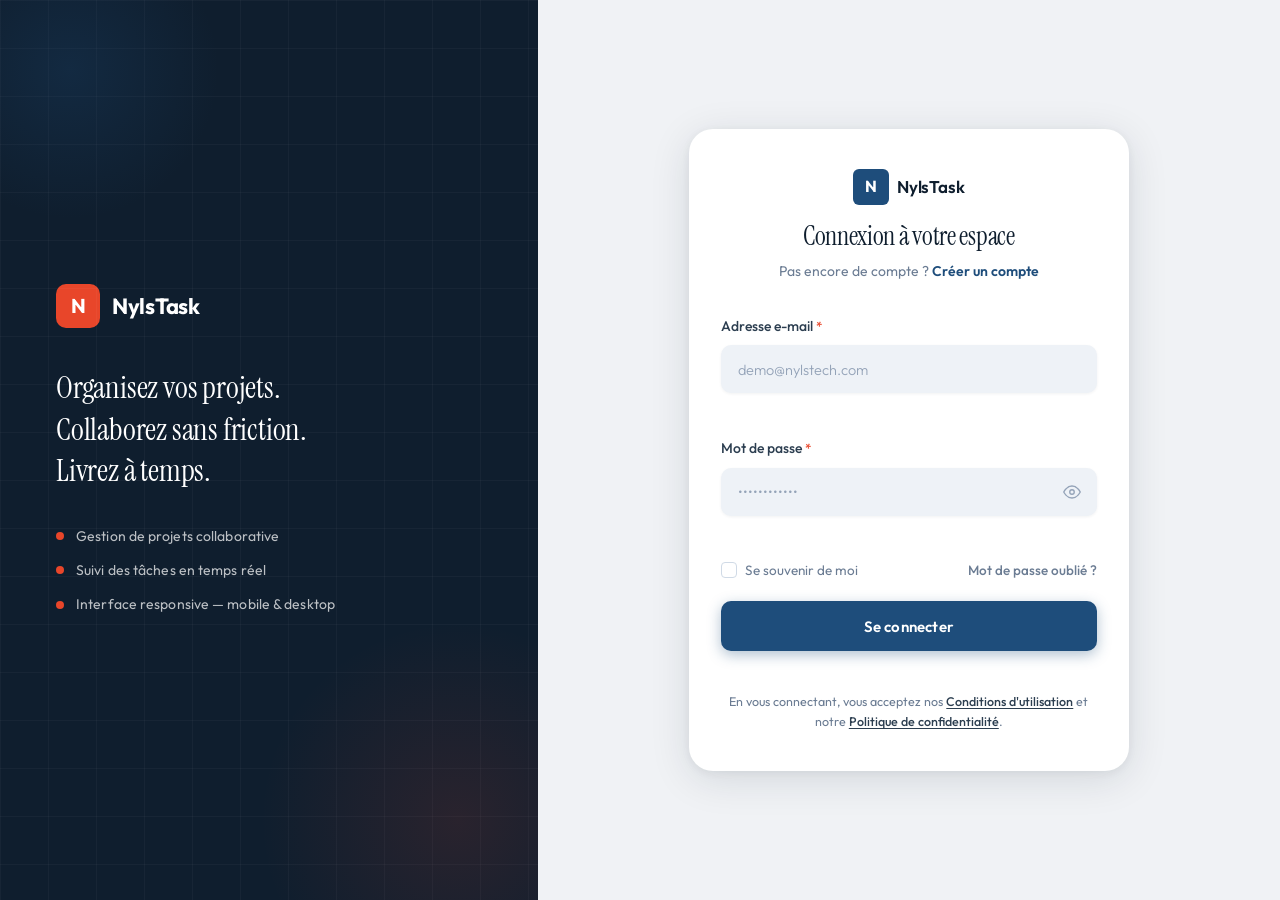
==== commit fa4dfa25: "login" ====
--- a/login.html
+++ b/login.html
@@ -1,80 +1,170 @@
 <!DOCTYPE html>
 <html lang="fr">
 <head>
-    <meta charset="UTF-8">
-    <meta name="viewport" content="width=device-width, initial-scale=1.0">
-    <title>NylsTask - Connexion</title>
-    <link rel="stylesheet" href="CSS/login.css">
+  <meta charset="UTF-8" />
+  <meta name="viewport" content="width=device-width, initial-scale=1.0" />
+  <title>NylsTask — Connexion</title>
+  <link rel="preconnect" href="https://fonts.googleapis.com" />
+  <link rel="preconnect" href="https://fonts.gstatic.com" crossorigin />
+  <link href="https://fonts.googleapis.com/css2?family=Instrument+Serif:ital@0;1&family=Outfit:wght@300;400;500;600;700&display=swap" rel="stylesheet" />
+  <link rel="stylesheet" href="css/login.css" />
 </head>
 <body>
 
-<div class="container">
+  <div class="layout">
 
-    <!-- LEFT SIDE -->
-    <div class="left">
-        <div class="branding">
-            <div class="logo">
-                <span class="logo-box">N</span>
-                <h1>NylsTask</h1>
+    <!-- ── LEFT PANEL ── -->
+    <aside class="panel-left" aria-label="Présentation NylsTask">
+      <div class="panel-left__inner">
+
+        <div class="brand" aria-label="NylsTask">
+          <div class="brand__logo" aria-hidden="true">N</div>
+          <span class="brand__name">NylsTask</span>
+        </div>
+
+        <div class="panel-left__hero">
+          <h1 class="hero-headline">
+            Organisez vos projets.<br />
+            Collaborez sans friction.<br />
+            Livrez à temps.
+          </h1>
+
+          <ul class="feature-list" role="list">
+            <li class="feature-list__item">
+              <span class="feature-list__dot" aria-hidden="true"></span>
+              Gestion de projets collaborative
+            </li>
+            <li class="feature-list__item">
+              <span class="feature-list__dot" aria-hidden="true"></span>
+              Suivi des tâches en temps réel
+            </li>
+            <li class="feature-list__item">
+              <span class="feature-list__dot" aria-hidden="true"></span>
+              Interface responsive — mobile &amp; desktop
+            </li>
+          </ul>
+        </div>
+
+        <div class="panel-left__deco" aria-hidden="true">
+          <div class="deco-grid"></div>
+        </div>
+
+      </div>
+    </aside>
+
+    <!-- ── RIGHT PANEL ── -->
+    <main class="panel-right" role="main">
+      <div class="card" role="region" aria-labelledby="form-title">
+
+        <div class="card__header">
+          <div class="card__logo-wrap" aria-hidden="true">
+            <div class="card__logo">N</div>
+            <span class="card__brand-name">NylsTask</span>
+          </div>
+          <h2 class="card__title" id="form-title">Connexion à votre espace</h2>
+          <p class="card__subtitle">
+            Pas encore de compte ?
+            <a href="#" class="link" id="link-register">Créer un compte</a>
+          </p>
+        </div>
+
+        <form class="form" id="login-form" novalidate autocomplete="on">
+
+          <!-- Email -->
+          <div class="form__group" id="group-email">
+            <label class="form__label" for="email">
+              Adresse e-mail
+              <span class="form__required" aria-hidden="true">*</span>
+            </label>
+            <div class="input-wrap">
+              <input
+                class="input"
+                type="email"
+                id="email"
+                name="email"
+                placeholder="demo@nylstech.com"
+                autocomplete="email"
+                required
+                aria-required="true"
+                aria-describedby="email-error"
+              />
             </div>
+            <span class="form__error" id="email-error" role="alert" aria-live="polite"></span>
+          </div>
 
-            <p class="tagline">
-                Organisez vos projets.<br>
-                Collaborez sans friction.<br>
-                Livrez à temps.
-            </p>
+          <!-- Password -->
+          <div class="form__group" id="group-password">
+            <label class="form__label" for="password">
+              Mot de passe
+              <span class="form__required" aria-hidden="true">*</span>
+            </label>
+            <div class="input-wrap input-wrap--icon">
+              <input
+                class="input"
+                type="password"
+                id="password"
+                name="password"
+                placeholder="••••••••••••"
+                autocomplete="current-password"
+                required
+                aria-required="true"
+                aria-describedby="password-error"
+              />
+              <button
+                class="input-icon-btn"
+                type="button"
+                id="toggle-password"
+                aria-label="Afficher le mot de passe"
+                tabindex="0"
+              >
+                <!-- Eye icon -->
+                <svg id="icon-eye" xmlns="http://www.w3.org/2000/svg" width="18" height="18" viewBox="0 0 24 24" fill="none" stroke="currentColor" stroke-width="1.8" stroke-linecap="round" stroke-linejoin="round" aria-hidden="true">
+                  <path d="M1 12s4-8 11-8 11 8 11 8-4 8-11 8-11-8-11-8z"/>
+                  <circle cx="12" cy="12" r="3"/>
+                </svg>
+                <!-- Eye-off icon -->
+                <svg id="icon-eye-off" xmlns="http://www.w3.org/2000/svg" width="18" height="18" viewBox="0 0 24 24" fill="none" stroke="currentColor" stroke-width="1.8" stroke-linecap="round" stroke-linejoin="round" aria-hidden="true" style="display:none">
+                  <path d="M17.94 17.94A10.07 10.07 0 0 1 12 20c-7 0-11-8-11-8a18.45 18.45 0 0 1 5.06-5.94M9.9 4.24A9.12 9.12 0 0 1 12 4c7 0 11 8 11 8a18.5 18.5 0 0 1-2.16 3.19m-6.72-1.07a3 3 0 1 1-4.24-4.24"/>
+                  <line x1="1" y1="1" x2="23" y2="23"/>
+                </svg>
+              </button>
+            </div>
+            <span class="form__error" id="password-error" role="alert" aria-live="polite"></span>
+          </div>
 
-            <ul class="features">
-                <li>Gestion de projets collaborative</li>
-                <li>Suivi des tâches en temps réel</li>
-                <li>Interface responsive — mobile & desktop</li>
-            </ul>
-        </div>
-    </div>
+          <!-- Options row -->
+          <div class="form__options">
+            <label class="checkbox-label" for="remember">
+              <input class="checkbox" type="checkbox" id="remember" name="remember" />
+              <span class="checkbox-custom" aria-hidden="true"></span>
+              Se souvenir de moi
+            </label>
+            <a href="#" class="link link--small" id="link-forgot">Mot de passe oublié ?</a>
+          </div>
 
-    <!-- RIGHT SIDE -->
-    <div class="right">
-        <div class="card">
+          <!-- Submit -->
+          <button class="btn-submit" type="submit" id="btn-submit">
+            <span class="btn-submit__text">Se connecter</span>
+            <span class="btn-submit__loader" aria-hidden="true"></span>
+          </button>
 
-            <div class="card-header">
-                <div class="small-logo">N</div>
-                <h2>Connexion à votre espace</h2>
-                <p>Pas encore de compte ? <a href="#">Créer un compte</a></p>
-            </div>
+          <!-- Toast feedback -->
+          <div class="toast" id="toast" role="status" aria-live="polite" aria-atomic="true"></div>
 
-            <form>
-                <div class="input-group">
-                    <label>Adresse e-mail *</label>
-                    <input type="email" placeholder="demo@nylstech.com">
-                </div>
+          <!-- Legal -->
+          <p class="form__legal">
+            En vous connectant, vous acceptez nos
+            <a href="#" class="link link--muted">Conditions d'utilisation</a>
+            et notre
+            <a href="#" class="link link--muted">Politique de confidentialité</a>.
+          </p>
 
-                <div class="input-group">
-                    <label>Mot de passe *</label>
-                    <div class="password-box">
-                        <input type="password" placeholder="••••••••••">
-                        <span class="eye">👁</span>
-                    </div>
-                </div>
+        </form>
+      </div>
+    </main>
 
-                <div class="options">
-                    <label>
-                        <input type="checkbox"> Se souvenir de moi
-                    </label>
-                    <a href="#">Mot de passe oublié ?</a>
-                </div>
+  </div>
 
-                <button type="submit">Se connecter</button>
-            </form>
-
-            <p class="terms">
-                En vous connectant, vous acceptez nos Conditions d'utilisation
-                et notre Politique de confidentialité.
-            </p>
-
-        </div>
-    </div>
-
-</div>
-
+  <script src="js/login.js"></script>
 </body>
-</html>+</html>
--- a/css/login.css
+++ b/css/login.css
@@ -0,0 +1,690 @@
+/* ============================================================
+   NylsTask — Login Page Stylesheet
+   Design system: Navy dark panel + Light card layout
+   Fonts: Instrument Serif (headings) + Outfit (UI)
+   ============================================================ */
+
+/* ── Reset & Base ── */
+*, *::before, *::after {
+  box-sizing: border-box;
+  margin: 0;
+  padding: 0;
+}
+
+/* ── Design Tokens ── */
+:root {
+  /* Brand */
+  --color-navy:         #0f1e2e;
+  --color-navy-deep:    #0a1520;
+  --color-navy-mid:     #172840;
+  --color-accent:       #e8462a;
+  --color-accent-hover: #d03a1f;
+  --color-primary:      #1e4d7b;
+  --color-primary-dark: #173d63;
+  --color-primary-darker: #122f4d;
+
+  /* Neutrals */
+  --color-bg:           #f0f2f5;
+  --color-card-bg:      #ffffff;
+  --color-input-bg:     #eef2f7;
+  --color-input-focus:  #dde6f0;
+  --color-border:       #d0dae6;
+  --color-border-focus: #1e4d7b;
+
+  /* Text */
+  --color-text-dark:    #0f1e2e;
+  --color-text-body:    #2c3e50;
+  --color-text-muted:   #6b7c93;
+  --color-text-light:   #94a3b8;
+  --color-text-white:   #ffffff;
+  --color-text-link:    #1e4d7b;
+  --color-text-link-hover: #0f3460;
+
+  /* Semantic */
+  --color-error:        #c0392b;
+  --color-error-bg:     #fdf2f2;
+  --color-error-border: #f5c0bc;
+  --color-success:      #1a6e47;
+
+  /* Typography */
+  --font-display:  'Instrument Serif', Georgia, serif;
+  --font-ui:       'Outfit', system-ui, sans-serif;
+
+  /* Spacing */
+  --space-1: 4px;
+  --space-2: 8px;
+  --space-3: 12px;
+  --space-4: 16px;
+  --space-5: 20px;
+  --space-6: 24px;
+  --space-8: 32px;
+  --space-10: 40px;
+  --space-12: 48px;
+
+  /* Radius */
+  --radius-sm:  6px;
+  --radius-md:  10px;
+  --radius-lg:  16px;
+  --radius-xl:  24px;
+  --radius-full: 9999px;
+
+  /* Shadow */
+  --shadow-card: 0 8px 40px rgba(15, 30, 46, 0.12), 0 2px 8px rgba(15, 30, 46, 0.06);
+  --shadow-input: 0 1px 3px rgba(15, 30, 46, 0.06);
+  --shadow-btn:   0 4px 14px rgba(30, 77, 123, 0.35);
+
+  /* Transition */
+  --transition-fast:   150ms ease;
+  --transition-base:   220ms ease;
+  --transition-slow:   350ms cubic-bezier(0.4, 0, 0.2, 1);
+}
+
+/* ── Global ── */
+html { height: 100%; }
+
+body {
+  font-family: var(--font-ui);
+  font-size: 15px;
+  line-height: 1.6;
+  color: var(--color-text-body);
+  background: var(--color-bg);
+  min-height: 100%;
+  -webkit-font-smoothing: antialiased;
+  -moz-osx-font-smoothing: grayscale;
+}
+
+/* ── Layout: split screen ── */
+.layout {
+  display: grid;
+  grid-template-columns: 42% 1fr;
+  min-height: 100vh;
+}
+
+/* ============================================================
+   LEFT PANEL
+   ============================================================ */
+.panel-left {
+  background: var(--color-navy);
+  position: relative;
+  overflow: hidden;
+  display: flex;
+  align-items: stretch;
+}
+
+.panel-left__inner {
+  position: relative;
+  z-index: 2;
+  display: flex;
+  flex-direction: column;
+  justify-content: center;
+  padding: var(--space-12) var(--space-12) var(--space-12) 56px;
+  gap: var(--space-10);
+  width: 100%;
+}
+
+/* Decorative grid overlay */
+.panel-left__deco {
+  position: absolute;
+  inset: 0;
+  z-index: 1;
+  pointer-events: none;
+}
+
+.deco-grid {
+  width: 100%;
+  height: 100%;
+  background-image:
+    linear-gradient(rgba(255,255,255,0.03) 1px, transparent 1px),
+    linear-gradient(90deg, rgba(255,255,255,0.03) 1px, transparent 1px);
+  background-size: 48px 48px;
+}
+
+.panel-left__deco::after {
+  content: '';
+  position: absolute;
+  bottom: -120px;
+  right: -120px;
+  width: 400px;
+  height: 400px;
+  border-radius: 50%;
+  background: radial-gradient(circle, rgba(232,70,42,0.12) 0%, transparent 70%);
+}
+
+.panel-left__deco::before {
+  content: '';
+  position: absolute;
+  top: -80px;
+  left: -80px;
+  width: 300px;
+  height: 300px;
+  border-radius: 50%;
+  background: radial-gradient(circle, rgba(30,77,123,0.25) 0%, transparent 70%);
+}
+
+/* Brand on left panel */
+.brand {
+  display: flex;
+  align-items: center;
+  gap: var(--space-3);
+  animation: fadeSlideUp 0.6s ease both;
+}
+
+.brand__logo {
+  width: 44px;
+  height: 44px;
+  background: var(--color-accent);
+  border-radius: var(--radius-md);
+  display: flex;
+  align-items: center;
+  justify-content: center;
+  font-family: var(--font-ui);
+  font-size: 20px;
+  font-weight: 700;
+  color: var(--color-text-white);
+  letter-spacing: -0.5px;
+  flex-shrink: 0;
+}
+
+.brand__name {
+  font-family: var(--font-ui);
+  font-size: 22px;
+  font-weight: 700;
+  color: var(--color-text-white);
+  letter-spacing: -0.3px;
+}
+
+/* Hero copy */
+.panel-left__hero {
+  animation: fadeSlideUp 0.6s ease 0.1s both;
+}
+
+.hero-headline {
+  font-family: var(--font-display);
+  font-size: clamp(1.75rem, 2.4vw, 2.2rem);
+  font-weight: 400;
+  line-height: 1.35;
+  color: var(--color-text-white);
+  margin-bottom: var(--space-8);
+  letter-spacing: -0.2px;
+}
+
+.feature-list {
+  list-style: none;
+  display: flex;
+  flex-direction: column;
+  gap: var(--space-3);
+}
+
+.feature-list__item {
+  display: flex;
+  align-items: center;
+  gap: var(--space-3);
+  font-size: 14px;
+  font-weight: 400;
+  color: rgba(255, 255, 255, 0.72);
+  letter-spacing: 0.1px;
+}
+
+.feature-list__dot {
+  width: 8px;
+  height: 8px;
+  border-radius: 50%;
+  background: var(--color-accent);
+  flex-shrink: 0;
+}
+
+/* ============================================================
+   RIGHT PANEL
+   ============================================================ */
+.panel-right {
+  background: var(--color-bg);
+  display: flex;
+  align-items: center;
+  justify-content: center;
+  /* height: 100%;
+  max-height: 700px; */
+  padding: var(--space-8) var(--space-6);
+}
+
+/* ── Card ── */
+.card {
+  background: var(--color-card-bg);
+  border-radius: var(--radius-xl);
+  box-shadow: var(--shadow-card);
+  width: 100%;
+  max-width: 440px;
+  padding: var(--space-10) var(--space-8);
+  animation: fadeSlideUp 0.5s cubic-bezier(0.4, 0, 0.2, 1) 0.05s both;
+}
+
+.card__header {
+  text-align: center;
+  margin-bottom: var(--space-8);
+}
+
+.card__logo-wrap {
+  display: inline-flex;
+  align-items: center;
+  gap: var(--space-2);
+  margin-bottom: var(--space-4);
+}
+
+.card__logo {
+  width: 36px;
+  height: 36px;
+  background: var(--color-primary);
+  border-radius: var(--radius-sm);
+  display: flex;
+  align-items: center;
+  justify-content: center;
+  font-family: var(--font-ui);
+  font-size: 16px;
+  font-weight: 700;
+  color: var(--color-text-white);
+}
+
+.card__brand-name {
+  font-family: var(--font-ui);
+  font-size: 17px;
+  font-weight: 600;
+  color: var(--color-text-dark);
+  letter-spacing: -0.2px;
+}
+
+.card__title {
+  font-family: var(--font-display);
+  font-size: 1.65rem;
+  font-weight: 400;
+  color: var(--color-text-dark);
+  line-height: 1.2;
+  margin-bottom: var(--space-2);
+  letter-spacing: -0.3px;
+}
+
+.card__subtitle {
+  font-size: 14px;
+  color: var(--color-text-muted);
+}
+
+/* ── Form ── */
+.form {
+  display: flex;
+  flex-direction: column;
+  gap: var(--space-5);
+}
+
+.form__group {
+  display: flex;
+  flex-direction: column;
+  gap: var(--space-2);
+}
+
+.form__label {
+  font-size: 14px;
+  font-weight: 500;
+  color: var(--color-text-body);
+  display: flex;
+  align-items: center;
+  gap: 3px;
+}
+
+.form__required {
+  color: var(--color-accent);
+  font-size: 13px;
+  line-height: 1;
+}
+
+/* Input wrapper */
+.input-wrap {
+  position: relative;
+}
+
+.input-wrap--icon .input {
+  padding-right: 44px;
+}
+
+/* Input field */
+.input {
+  width: 100%;
+  height: 48px;
+  padding: 0 var(--space-4);
+  background: var(--color-input-bg);
+  border: 1.5px solid transparent;
+  border-radius: var(--radius-md);
+  font-family: var(--font-ui);
+  font-size: 14.5px;
+  font-weight: 400;
+  color: var(--color-text-body);
+  outline: none;
+  transition:
+    background var(--transition-base),
+    border-color var(--transition-base),
+    box-shadow var(--transition-base);
+  box-shadow: var(--shadow-input);
+}
+
+.input::placeholder {
+  color: var(--color-text-light);
+  font-weight: 300;
+}
+
+.input:hover {
+  background: var(--color-input-focus);
+  border-color: var(--color-border);
+}
+
+.input:focus {
+  background: var(--color-card-bg);
+  border-color: var(--color-border-focus);
+  box-shadow: 0 0 0 3px rgba(30, 77, 123, 0.12);
+}
+
+/* Error state */
+.form__group.has-error .input {
+  border-color: var(--color-error);
+  background: var(--color-error-bg);
+}
+
+.form__group.has-error .input:focus {
+  box-shadow: 0 0 0 3px rgba(192, 57, 43, 0.12);
+}
+
+.form__error {
+  font-size: 12.5px;
+  color: var(--color-error);
+  font-weight: 500;
+  min-height: 16px;
+  display: block;
+  opacity: 0;
+  transform: translateY(-4px);
+  transition: opacity var(--transition-fast), transform var(--transition-fast);
+}
+
+.form__group.has-error .form__error {
+  opacity: 1;
+  transform: translateY(0);
+}
+
+/* Password toggle button */
+.input-icon-btn {
+  position: absolute;
+  right: 12px;
+  top: 50%;
+  transform: translateY(-50%);
+  background: none;
+  border: none;
+  padding: var(--space-1);
+  cursor: pointer;
+  color: var(--color-text-light);
+  display: flex;
+  align-items: center;
+  justify-content: center;
+  border-radius: var(--radius-sm);
+  transition: color var(--transition-fast), background var(--transition-fast);
+}
+
+.input-icon-btn:hover {
+  color: var(--color-text-muted);
+  background: var(--color-input-focus);
+}
+
+.input-icon-btn:focus-visible {
+  outline: 2px solid var(--color-border-focus);
+  outline-offset: 2px;
+}
+
+/* ── Options row (remember + forgot) ── */
+.form__options {
+  display: flex;
+  align-items: center;
+  justify-content: space-between;
+  gap: var(--space-4);
+}
+
+/* Custom checkbox */
+.checkbox-label {
+  display: flex;
+  align-items: center;
+  gap: var(--space-2);
+  font-size: 13.5px;
+  color: var(--color-text-muted);
+  cursor: pointer;
+  user-select: none;
+}
+
+.checkbox {
+  position: absolute;
+  opacity: 0;
+  width: 0;
+  height: 0;
+}
+
+.checkbox-custom {
+  width: 16px;
+  height: 16px;
+  border: 1.5px solid var(--color-border);
+  border-radius: 4px;
+  background: var(--color-card-bg);
+  flex-shrink: 0;
+  display: flex;
+  align-items: center;
+  justify-content: center;
+  transition: border-color var(--transition-fast), background var(--transition-fast);
+  position: relative;
+}
+
+.checkbox-label:hover .checkbox-custom {
+  border-color: var(--color-primary);
+}
+
+.checkbox:checked + .checkbox-custom {
+  background: var(--color-primary);
+  border-color: var(--color-primary);
+}
+
+.checkbox:checked + .checkbox-custom::after {
+  content: '';
+  display: block;
+  width: 9px;
+  height: 5px;
+  border-left: 2px solid #fff;
+  border-bottom: 2px solid #fff;
+  transform: rotate(-45deg) translateY(-1px);
+}
+
+.checkbox:focus-visible + .checkbox-custom {
+  outline: 2px solid var(--color-border-focus);
+  outline-offset: 2px;
+}
+
+/* ── Links ── */
+.link {
+  color: var(--color-text-link);
+  font-weight: 600;
+  text-decoration: none;
+  transition: color var(--transition-fast);
+}
+
+.link:hover { color: var(--color-text-link-hover); text-decoration: underline; }
+
+.link--small {
+  font-size: 13.5px;
+  font-weight: 500;
+  color: var(--color-text-muted);
+}
+
+.link--small:hover { color: var(--color-text-link); }
+
+.link--muted {
+  font-weight: 500;
+  color: var(--color-text-body);
+  text-decoration: underline;
+  text-underline-offset: 2px;
+}
+
+.link--muted:hover { color: var(--color-text-link); }
+
+/* ── Submit button ── */
+.btn-submit {
+  position: relative;
+  width: 100%;
+  height: 50px;
+  background: var(--color-primary);
+  color: var(--color-text-white);
+  border: none;
+  border-radius: var(--radius-md);
+  font-family: var(--font-ui);
+  font-size: 15px;
+  font-weight: 600;
+  letter-spacing: 0.2px;
+  cursor: pointer;
+  display: flex;
+  align-items: center;
+  justify-content: center;
+  gap: var(--space-2);
+  transition:
+    background var(--transition-base),
+    transform var(--transition-fast),
+    box-shadow var(--transition-base);
+  box-shadow: var(--shadow-btn);
+  overflow: hidden;
+}
+
+.btn-submit:hover:not(:disabled) {
+  background: var(--color-primary-dark);
+  box-shadow: 0 6px 20px rgba(30, 77, 123, 0.45);
+  transform: translateY(-1px);
+}
+
+.btn-submit:active:not(:disabled) {
+  transform: translateY(0);
+  box-shadow: var(--shadow-btn);
+}
+
+.btn-submit:focus-visible {
+  outline: 2px solid var(--color-border-focus);
+  outline-offset: 3px;
+}
+
+.btn-submit:disabled {
+  background: var(--color-primary-darker);
+  cursor: not-allowed;
+  opacity: 0.75;
+}
+
+/* Loading state */
+.btn-submit.is-loading .btn-submit__text { opacity: 0; }
+.btn-submit.is-loading .btn-submit__loader { opacity: 1; }
+
+.btn-submit__loader {
+  position: absolute;
+  inset: 0;
+  display: flex;
+  align-items: center;
+  justify-content: center;
+  opacity: 0;
+  transition: opacity var(--transition-fast);
+}
+
+.btn-submit__loader::after {
+  content: '';
+  width: 20px;
+  height: 20px;
+  border: 2.5px solid rgba(255,255,255,0.3);
+  border-top-color: #fff;
+  border-radius: 50%;
+  animation: spin 0.7s linear infinite;
+}
+
+/* ── Toast ── */
+.toast {
+  font-size: 13px;
+  font-weight: 500;
+  padding: 0;
+  border-radius: var(--radius-md);
+  text-align: center;
+  max-height: 0;
+  overflow: hidden;
+  transition: max-height var(--transition-slow), padding var(--transition-slow), opacity var(--transition-slow);
+  opacity: 0;
+}
+
+.toast.toast--error {
+  background: var(--color-error-bg);
+  border: 1px solid var(--color-error-border);
+  color: var(--color-error);
+  padding: var(--space-3) var(--space-4);
+  max-height: 60px;
+  opacity: 1;
+}
+
+.toast.toast--success {
+  background: #f0faf5;
+  border: 1px solid #a7dfc0;
+  color: var(--color-success);
+  padding: var(--space-3) var(--space-4);
+  max-height: 60px;
+  opacity: 1;
+}
+
+/* ── Legal ── */
+.form__legal {
+  font-size: 12.5px;
+  color: var(--color-text-muted);
+  text-align: center;
+  line-height: 1.6;
+}
+
+/* ============================================================
+   ANIMATIONS
+   ============================================================ */
+@keyframes fadeSlideUp {
+  from { opacity: 0; transform: translateY(16px); }
+  to   { opacity: 1; transform: translateY(0); }
+}
+
+@keyframes spin {
+  to { transform: rotate(360deg); }
+}
+
+/* ============================================================
+   RESPONSIVE
+   ============================================================ */
+@media (max-width: 900px) {
+  .layout {
+    grid-template-columns: 1fr;
+    grid-template-rows: auto 1fr;
+  }
+
+  /* .panel-left{display: none;} */
+
+  .panel-left {
+    padding: 0;
+    min-height: auto;
+  }
+
+  .panel-left__inner {
+    padding: var(--space-8) var(--space-6);
+    gap: var(--space-6);
+  }
+
+  .hero-headline { font-size: 1.6rem; }
+
+  .panel-right {
+    padding: var(--space-6) var(--space-4);
+    align-items: flex-start;
+  }
+
+  .card {
+    padding: var(--space-8) var(--space-6);
+    border-radius: var(--radius-lg);
+  }
+}
+
+@media (max-width: 480px) {
+    .panel-left{display: none;}
+  /* .panel-left__inner { padding: var(--space-6) var(--space-5); } */
+  .card { padding: var(--space-6) var(--space-5); }
+  .card__title { font-size: 1.45rem; }
+  .form__options { flex-direction: column; align-items: flex-start; gap: var(--space-2); }
+}
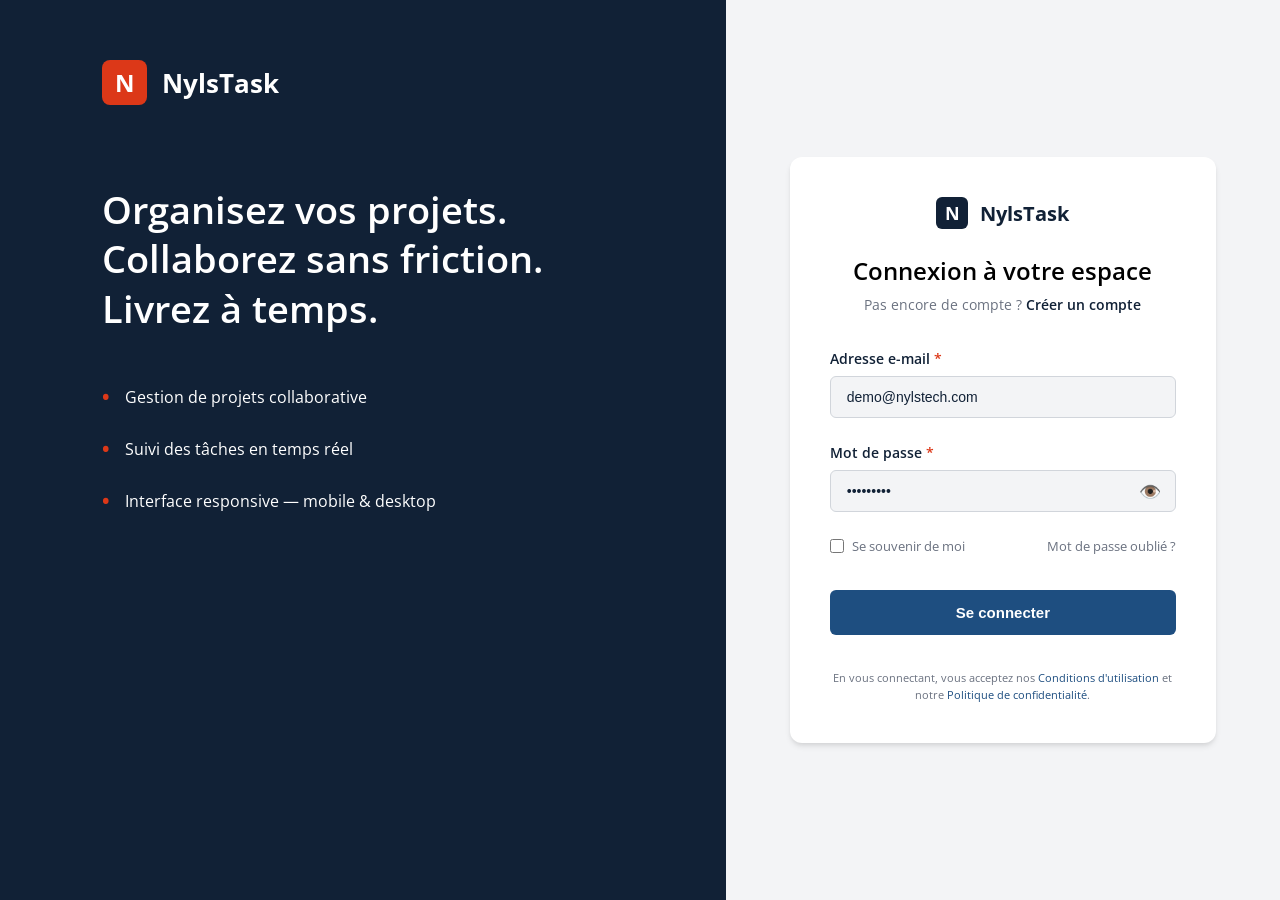
==== commit fb75b07e: "Ajout du login et du dashboard par Arsene" ====
--- a/login.html
+++ b/login.html
@@ -1,170 +1,72 @@
 <!DOCTYPE html>
 <html lang="fr">
 <head>
-  <meta charset="UTF-8" />
-  <meta name="viewport" content="width=device-width, initial-scale=1.0" />
-  <title>NylsTask — Connexion</title>
-  <link rel="preconnect" href="https://fonts.googleapis.com" />
-  <link rel="preconnect" href="https://fonts.gstatic.com" crossorigin />
-  <link href="https://fonts.googleapis.com/css2?family=Instrument+Serif:ital@0;1&family=Outfit:wght@300;400;500;600;700&display=swap" rel="stylesheet" />
-  <link rel="stylesheet" href="css/login.css" />
+    <meta charset="UTF-8">
+    <meta name="viewport" content="width=device-width, initial-scale=1.0">
+    <title>Connexion à votre espace - NylsTask</title>
+    <link rel="stylesheet" href="css/login.css">
+    <link rel="preconnect" href="https://fonts.googleapis.com">
+    <link rel="preconnect" href="https://fonts.gstatic.com" crossorigin>
+    <link href="https://fonts.googleapis.com/css2?family=Open+Sans:wght@400;600;700&display=swap" rel="stylesheet">
 </head>
 <body>
+    <main class="main-container">
 
-  <div class="layout">
+        <section class="left-panel">
+            <header class="left-header">
+                <div class="logo-red">N</div>
+                <h1 class="logo-text">NylsTask</h1>
+            </header>
+            <article class="hero-content">
+                <h2 class="hero-title">Organisez vos projets. Collaborez sans friction. Livrez à temps.</h2>
+                <ul class="feature-list">
+                    <li><span class="bullet">•</span>Gestion de projets collaborative</li>
+                    <li><span class="bullet">•</span>Suivi des tâches en temps réel</li>
+                    <li><span class="bullet">•</span>Interface responsive — mobile & desktop</li>
+                </ul>
+            </article>
+        </section>
 
-    <!-- ── LEFT PANEL ── -->
-    <aside class="panel-left" aria-label="Présentation NylsTask">
-      <div class="panel-left__inner">
+        <section class="right-panel">
+            <form class="login-card">
+                <header class="form-header">
+                    <div class="logo-blue">N</div>
+                    <h2 class="form-logo-text">NylsTask</h2>
+                </header>
+                <div class="form-title-group">
+                    <h1 class="form-title">Connexion à votre espace</h1>
+                    <p class="form-subtitle">Pas encore de compte ? <a href="#">Créer un compte</a></p>
+                </div>
 
-        <div class="brand" aria-label="NylsTask">
-          <div class="brand__logo" aria-hidden="true">N</div>
-          <span class="brand__name">NylsTask</span>
-        </div>
+                <div class="input-group">
+                    <label for="email" class="input-label">Adresse e-mail <span class="required">*</span></label>
+                    <input type="email" id="email" name="email" value="demo@nylstech.com" required class="input-field">
+                </div>
 
-        <div class="panel-left__hero">
-          <h1 class="hero-headline">
-            Organisez vos projets.<br />
-            Collaborez sans friction.<br />
-            Livrez à temps.
-          </h1>
+                <div class="input-group">
+                    <label for="password" class="input-label">Mot de passe <span class="required">*</span></label>
+                    <div class="password-input-container">
+                        <input type="password" id="password" name="password" value="*********" required class="input-field">
+                        <span class="toggle-password">👁️</span>
+                    </div>
+                </div>
 
-          <ul class="feature-list" role="list">
-            <li class="feature-list__item">
-              <span class="feature-list__dot" aria-hidden="true"></span>
-              Gestion de projets collaborative
-            </li>
-            <li class="feature-list__item">
-              <span class="feature-list__dot" aria-hidden="true"></span>
-              Suivi des tâches en temps réel
-            </li>
-            <li class="feature-list__item">
-              <span class="feature-list__dot" aria-hidden="true"></span>
-              Interface responsive — mobile &amp; desktop
-            </li>
-          </ul>
-        </div>
+                <div class="form-options">
+                    <div class="remember-me">
+                        <input type="checkbox" id="remember" name="remember">
+                        <label for="remember" class="remember-label">Se souvenir de moi</label>
+                    </div>
+                    <a href="#" class="forgot-password">Mot de passe oublié ?</a>
+                </div>
 
-        <div class="panel-left__deco" aria-hidden="true">
-          <div class="deco-grid"></div>
-        </div>
+                <button type="submit" class="submit-button">Se connecter</button>
 
-      </div>
-    </aside>
+                <footer class="form-footer">
+                    <p>En vous connectant, vous acceptez nos <a href="#">Conditions d'utilisation</a> et notre <a href="#">Politique de confidentialité</a>.</p>
+                </footer>
+            </form>
+        </section>
 
-    <!-- ── RIGHT PANEL ── -->
-    <main class="panel-right" role="main">
-      <div class="card" role="region" aria-labelledby="form-title">
-
-        <div class="card__header">
-          <div class="card__logo-wrap" aria-hidden="true">
-            <div class="card__logo">N</div>
-            <span class="card__brand-name">NylsTask</span>
-          </div>
-          <h2 class="card__title" id="form-title">Connexion à votre espace</h2>
-          <p class="card__subtitle">
-            Pas encore de compte ?
-            <a href="#" class="link" id="link-register">Créer un compte</a>
-          </p>
-        </div>
-
-        <form class="form" id="login-form" novalidate autocomplete="on">
-
-          <!-- Email -->
-          <div class="form__group" id="group-email">
-            <label class="form__label" for="email">
-              Adresse e-mail
-              <span class="form__required" aria-hidden="true">*</span>
-            </label>
-            <div class="input-wrap">
-              <input
-                class="input"
-                type="email"
-                id="email"
-                name="email"
-                placeholder="demo@nylstech.com"
-                autocomplete="email"
-                required
-                aria-required="true"
-                aria-describedby="email-error"
-              />
-            </div>
-            <span class="form__error" id="email-error" role="alert" aria-live="polite"></span>
-          </div>
-
-          <!-- Password -->
-          <div class="form__group" id="group-password">
-            <label class="form__label" for="password">
-              Mot de passe
-              <span class="form__required" aria-hidden="true">*</span>
-            </label>
-            <div class="input-wrap input-wrap--icon">
-              <input
-                class="input"
-                type="password"
-                id="password"
-                name="password"
-                placeholder="••••••••••••"
-                autocomplete="current-password"
-                required
-                aria-required="true"
-                aria-describedby="password-error"
-              />
-              <button
-                class="input-icon-btn"
-                type="button"
-                id="toggle-password"
-                aria-label="Afficher le mot de passe"
-                tabindex="0"
-              >
-                <!-- Eye icon -->
-                <svg id="icon-eye" xmlns="http://www.w3.org/2000/svg" width="18" height="18" viewBox="0 0 24 24" fill="none" stroke="currentColor" stroke-width="1.8" stroke-linecap="round" stroke-linejoin="round" aria-hidden="true">
-                  <path d="M1 12s4-8 11-8 11 8 11 8-4 8-11 8-11-8-11-8z"/>
-                  <circle cx="12" cy="12" r="3"/>
-                </svg>
-                <!-- Eye-off icon -->
-                <svg id="icon-eye-off" xmlns="http://www.w3.org/2000/svg" width="18" height="18" viewBox="0 0 24 24" fill="none" stroke="currentColor" stroke-width="1.8" stroke-linecap="round" stroke-linejoin="round" aria-hidden="true" style="display:none">
-                  <path d="M17.94 17.94A10.07 10.07 0 0 1 12 20c-7 0-11-8-11-8a18.45 18.45 0 0 1 5.06-5.94M9.9 4.24A9.12 9.12 0 0 1 12 4c7 0 11 8 11 8a18.5 18.5 0 0 1-2.16 3.19m-6.72-1.07a3 3 0 1 1-4.24-4.24"/>
-                  <line x1="1" y1="1" x2="23" y2="23"/>
-                </svg>
-              </button>
-            </div>
-            <span class="form__error" id="password-error" role="alert" aria-live="polite"></span>
-          </div>
-
-          <!-- Options row -->
-          <div class="form__options">
-            <label class="checkbox-label" for="remember">
-              <input class="checkbox" type="checkbox" id="remember" name="remember" />
-              <span class="checkbox-custom" aria-hidden="true"></span>
-              Se souvenir de moi
-            </label>
-            <a href="#" class="link link--small" id="link-forgot">Mot de passe oublié ?</a>
-          </div>
-
-          <!-- Submit -->
-          <button class="btn-submit" type="submit" id="btn-submit">
-            <span class="btn-submit__text">Se connecter</span>
-            <span class="btn-submit__loader" aria-hidden="true"></span>
-          </button>
-
-          <!-- Toast feedback -->
-          <div class="toast" id="toast" role="status" aria-live="polite" aria-atomic="true"></div>
-
-          <!-- Legal -->
-          <p class="form__legal">
-            En vous connectant, vous acceptez nos
-            <a href="#" class="link link--muted">Conditions d'utilisation</a>
-            et notre
-            <a href="#" class="link link--muted">Politique de confidentialité</a>.
-          </p>
-
-        </form>
-      </div>
     </main>
-
-  </div>
-
-  <script src="js/login.js"></script>
 </body>
-</html>
+</html>
--- a/css/login.css
+++ b/css/login.css
@@ -1,690 +1,313 @@
-/* ============================================================
-   NylsTask — Login Page Stylesheet
-   Design system: Navy dark panel + Light card layout
-   Fonts: Instrument Serif (headings) + Outfit (UI)
-   ============================================================ */
-
-/* ── Reset & Base ── */
-*, *::before, *::after {
-  box-sizing: border-box;
-  margin: 0;
-  padding: 0;
-}
-
-/* ── Design Tokens ── */
-:root {
-  /* Brand */
-  --color-navy:         #0f1e2e;
-  --color-navy-deep:    #0a1520;
-  --color-navy-mid:     #172840;
-  --color-accent:       #e8462a;
-  --color-accent-hover: #d03a1f;
-  --color-primary:      #1e4d7b;
-  --color-primary-dark: #173d63;
-  --color-primary-darker: #122f4d;
-
-  /* Neutrals */
-  --color-bg:           #f0f2f5;
-  --color-card-bg:      #ffffff;
-  --color-input-bg:     #eef2f7;
-  --color-input-focus:  #dde6f0;
-  --color-border:       #d0dae6;
-  --color-border-focus: #1e4d7b;
-
-  /* Text */
-  --color-text-dark:    #0f1e2e;
-  --color-text-body:    #2c3e50;
-  --color-text-muted:   #6b7c93;
-  --color-text-light:   #94a3b8;
-  --color-text-white:   #ffffff;
-  --color-text-link:    #1e4d7b;
-  --color-text-link-hover: #0f3460;
-
-  /* Semantic */
-  --color-error:        #c0392b;
-  --color-error-bg:     #fdf2f2;
-  --color-error-border: #f5c0bc;
-  --color-success:      #1a6e47;
-
-  /* Typography */
-  --font-display:  'Instrument Serif', Georgia, serif;
-  --font-ui:       'Outfit', system-ui, sans-serif;
-
-  /* Spacing */
-  --space-1: 4px;
-  --space-2: 8px;
-  --space-3: 12px;
-  --space-4: 16px;
-  --space-5: 20px;
-  --space-6: 24px;
-  --space-8: 32px;
-  --space-10: 40px;
-  --space-12: 48px;
-
-  /* Radius */
-  --radius-sm:  6px;
-  --radius-md:  10px;
-  --radius-lg:  16px;
-  --radius-xl:  24px;
-  --radius-full: 9999px;
-
-  /* Shadow */
-  --shadow-card: 0 8px 40px rgba(15, 30, 46, 0.12), 0 2px 8px rgba(15, 30, 46, 0.06);
-  --shadow-input: 0 1px 3px rgba(15, 30, 46, 0.06);
-  --shadow-btn:   0 4px 14px rgba(30, 77, 123, 0.35);
-
-  /* Transition */
-  --transition-fast:   150ms ease;
-  --transition-base:   220ms ease;
-  --transition-slow:   350ms cubic-bezier(0.4, 0, 0.2, 1);
-}
-
-/* ── Global ── */
-html { height: 100%; }
+/* --- Base et Réinitialisation --- */
+* {
+    box-sizing: border-box; /* Inclut le padding et les bordures dans la largeur */
+    margin: 0;
+    padding: 0;
+}
 
 body {
-  font-family: var(--font-ui);
-  font-size: 15px;
-  line-height: 1.6;
-  color: var(--color-text-body);
-  background: var(--color-bg);
-  min-height: 100%;
-  -webkit-font-smoothing: antialiased;
-  -moz-osx-font-smoothing: grayscale;
-}
-
-/* ── Layout: split screen ── */
-.layout {
-  display: grid;
-  grid-template-columns: 42% 1fr;
-  min-height: 100vh;
-}
-
-/* ============================================================
-   LEFT PANEL
-   ============================================================ */
-.panel-left {
-  background: var(--color-navy);
-  position: relative;
-  overflow: hidden;
-  display: flex;
-  align-items: stretch;
-}
-
-.panel-left__inner {
-  position: relative;
-  z-index: 2;
-  display: flex;
-  flex-direction: column;
-  justify-content: center;
-  padding: var(--space-12) var(--space-12) var(--space-12) 56px;
-  gap: var(--space-10);
-  width: 100%;
-}
-
-/* Decorative grid overlay */
-.panel-left__deco {
-  position: absolute;
-  inset: 0;
-  z-index: 1;
-  pointer-events: none;
-}
-
-.deco-grid {
-  width: 100%;
-  height: 100%;
-  background-image:
-    linear-gradient(rgba(255,255,255,0.03) 1px, transparent 1px),
-    linear-gradient(90deg, rgba(255,255,255,0.03) 1px, transparent 1px);
-  background-size: 48px 48px;
-}
-
-.panel-left__deco::after {
-  content: '';
-  position: absolute;
-  bottom: -120px;
-  right: -120px;
-  width: 400px;
-  height: 400px;
-  border-radius: 50%;
-  background: radial-gradient(circle, rgba(232,70,42,0.12) 0%, transparent 70%);
-}
-
-.panel-left__deco::before {
-  content: '';
-  position: absolute;
-  top: -80px;
-  left: -80px;
-  width: 300px;
-  height: 300px;
-  border-radius: 50%;
-  background: radial-gradient(circle, rgba(30,77,123,0.25) 0%, transparent 70%);
-}
-
-/* Brand on left panel */
-.brand {
-  display: flex;
-  align-items: center;
-  gap: var(--space-3);
-  animation: fadeSlideUp 0.6s ease both;
-}
-
-.brand__logo {
-  width: 44px;
-  height: 44px;
-  background: var(--color-accent);
-  border-radius: var(--radius-md);
-  display: flex;
-  align-items: center;
-  justify-content: center;
-  font-family: var(--font-ui);
-  font-size: 20px;
-  font-weight: 700;
-  color: var(--color-text-white);
-  letter-spacing: -0.5px;
-  flex-shrink: 0;
-}
-
-.brand__name {
-  font-family: var(--font-ui);
-  font-size: 22px;
-  font-weight: 700;
-  color: var(--color-text-white);
-  letter-spacing: -0.3px;
-}
-
-/* Hero copy */
-.panel-left__hero {
-  animation: fadeSlideUp 0.6s ease 0.1s both;
-}
-
-.hero-headline {
-  font-family: var(--font-display);
-  font-size: clamp(1.75rem, 2.4vw, 2.2rem);
-  font-weight: 400;
-  line-height: 1.35;
-  color: var(--color-text-white);
-  margin-bottom: var(--space-8);
-  letter-spacing: -0.2px;
-}
-
-.feature-list {
-  list-style: none;
-  display: flex;
-  flex-direction: column;
-  gap: var(--space-3);
-}
-
-.feature-list__item {
-  display: flex;
-  align-items: center;
-  gap: var(--space-3);
-  font-size: 14px;
-  font-weight: 400;
-  color: rgba(255, 255, 255, 0.72);
-  letter-spacing: 0.1px;
-}
-
-.feature-list__dot {
-  width: 8px;
-  height: 8px;
-  border-radius: 50%;
-  background: var(--color-accent);
-  flex-shrink: 0;
-}
-
-/* ============================================================
-   RIGHT PANEL
-   ============================================================ */
-.panel-right {
-  background: var(--color-bg);
-  display: flex;
-  align-items: center;
-  justify-content: center;
-  /* height: 100%;
-  max-height: 700px; */
-  padding: var(--space-8) var(--space-6);
-}
-
-/* ── Card ── */
-.card {
-  background: var(--color-card-bg);
-  border-radius: var(--radius-xl);
-  box-shadow: var(--shadow-card);
-  width: 100%;
-  max-width: 440px;
-  padding: var(--space-10) var(--space-8);
-  animation: fadeSlideUp 0.5s cubic-bezier(0.4, 0, 0.2, 1) 0.05s both;
-}
-
-.card__header {
-  text-align: center;
-  margin-bottom: var(--space-8);
-}
-
-.card__logo-wrap {
-  display: inline-flex;
-  align-items: center;
-  gap: var(--space-2);
-  margin-bottom: var(--space-4);
-}
-
-.card__logo {
-  width: 36px;
-  height: 36px;
-  background: var(--color-primary);
-  border-radius: var(--radius-sm);
-  display: flex;
-  align-items: center;
-  justify-content: center;
-  font-family: var(--font-ui);
-  font-size: 16px;
-  font-weight: 700;
-  color: var(--color-text-white);
-}
-
-.card__brand-name {
-  font-family: var(--font-ui);
-  font-size: 17px;
-  font-weight: 600;
-  color: var(--color-text-dark);
-  letter-spacing: -0.2px;
-}
-
-.card__title {
-  font-family: var(--font-display);
-  font-size: 1.65rem;
-  font-weight: 400;
-  color: var(--color-text-dark);
-  line-height: 1.2;
-  margin-bottom: var(--space-2);
-  letter-spacing: -0.3px;
-}
-
-.card__subtitle {
-  font-size: 14px;
-  color: var(--color-text-muted);
-}
-
-/* ── Form ── */
-.form {
-  display: flex;
-  flex-direction: column;
-  gap: var(--space-5);
-}
-
-.form__group {
-  display: flex;
-  flex-direction: column;
-  gap: var(--space-2);
-}
-
-.form__label {
-  font-size: 14px;
-  font-weight: 500;
-  color: var(--color-text-body);
-  display: flex;
-  align-items: center;
-  gap: 3px;
-}
-
-.form__required {
-  color: var(--color-accent);
-  font-size: 13px;
-  line-height: 1;
-}
-
-/* Input wrapper */
-.input-wrap {
-  position: relative;
-}
-
-.input-wrap--icon .input {
-  padding-right: 44px;
-}
-
-/* Input field */
-.input {
-  width: 100%;
-  height: 48px;
-  padding: 0 var(--space-4);
-  background: var(--color-input-bg);
-  border: 1.5px solid transparent;
-  border-radius: var(--radius-md);
-  font-family: var(--font-ui);
-  font-size: 14.5px;
-  font-weight: 400;
-  color: var(--color-text-body);
-  outline: none;
-  transition:
-    background var(--transition-base),
-    border-color var(--transition-base),
-    box-shadow var(--transition-base);
-  box-shadow: var(--shadow-input);
-}
-
-.input::placeholder {
-  color: var(--color-text-light);
-  font-weight: 300;
-}
-
-.input:hover {
-  background: var(--color-input-focus);
-  border-color: var(--color-border);
-}
-
-.input:focus {
-  background: var(--color-card-bg);
-  border-color: var(--color-border-focus);
-  box-shadow: 0 0 0 3px rgba(30, 77, 123, 0.12);
-}
-
-/* Error state */
-.form__group.has-error .input {
-  border-color: var(--color-error);
-  background: var(--color-error-bg);
-}
-
-.form__group.has-error .input:focus {
-  box-shadow: 0 0 0 3px rgba(192, 57, 43, 0.12);
-}
-
-.form__error {
-  font-size: 12.5px;
-  color: var(--color-error);
-  font-weight: 500;
-  min-height: 16px;
-  display: block;
-  opacity: 0;
-  transform: translateY(-4px);
-  transition: opacity var(--transition-fast), transform var(--transition-fast);
-}
-
-.form__group.has-error .form__error {
-  opacity: 1;
-  transform: translateY(0);
-}
-
-/* Password toggle button */
-.input-icon-btn {
-  position: absolute;
-  right: 12px;
-  top: 50%;
-  transform: translateY(-50%);
-  background: none;
-  border: none;
-  padding: var(--space-1);
-  cursor: pointer;
-  color: var(--color-text-light);
-  display: flex;
-  align-items: center;
-  justify-content: center;
-  border-radius: var(--radius-sm);
-  transition: color var(--transition-fast), background var(--transition-fast);
-}
-
-.input-icon-btn:hover {
-  color: var(--color-text-muted);
-  background: var(--color-input-focus);
-}
-
-.input-icon-btn:focus-visible {
-  outline: 2px solid var(--color-border-focus);
-  outline-offset: 2px;
-}
-
-/* ── Options row (remember + forgot) ── */
-.form__options {
-  display: flex;
-  align-items: center;
-  justify-content: space-between;
-  gap: var(--space-4);
-}
-
-/* Custom checkbox */
-.checkbox-label {
-  display: flex;
-  align-items: center;
-  gap: var(--space-2);
-  font-size: 13.5px;
-  color: var(--color-text-muted);
-  cursor: pointer;
-  user-select: none;
-}
-
-.checkbox {
-  position: absolute;
-  opacity: 0;
-  width: 0;
-  height: 0;
-}
-
-.checkbox-custom {
-  width: 16px;
-  height: 16px;
-  border: 1.5px solid var(--color-border);
-  border-radius: 4px;
-  background: var(--color-card-bg);
-  flex-shrink: 0;
-  display: flex;
-  align-items: center;
-  justify-content: center;
-  transition: border-color var(--transition-fast), background var(--transition-fast);
-  position: relative;
-}
-
-.checkbox-label:hover .checkbox-custom {
-  border-color: var(--color-primary);
-}
-
-.checkbox:checked + .checkbox-custom {
-  background: var(--color-primary);
-  border-color: var(--color-primary);
-}
-
-.checkbox:checked + .checkbox-custom::after {
-  content: '';
-  display: block;
-  width: 9px;
-  height: 5px;
-  border-left: 2px solid #fff;
-  border-bottom: 2px solid #fff;
-  transform: rotate(-45deg) translateY(-1px);
-}
-
-.checkbox:focus-visible + .checkbox-custom {
-  outline: 2px solid var(--color-border-focus);
-  outline-offset: 2px;
-}
-
-/* ── Links ── */
-.link {
-  color: var(--color-text-link);
-  font-weight: 600;
-  text-decoration: none;
-  transition: color var(--transition-fast);
-}
-
-.link:hover { color: var(--color-text-link-hover); text-decoration: underline; }
-
-.link--small {
-  font-size: 13.5px;
-  font-weight: 500;
-  color: var(--color-text-muted);
-}
-
-.link--small:hover { color: var(--color-text-link); }
-
-.link--muted {
-  font-weight: 500;
-  color: var(--color-text-body);
-  text-decoration: underline;
-  text-underline-offset: 2px;
-}
-
-.link--muted:hover { color: var(--color-text-link); }
-
-/* ── Submit button ── */
-.btn-submit {
-  position: relative;
-  width: 100%;
-  height: 50px;
-  background: var(--color-primary);
-  color: var(--color-text-white);
-  border: none;
-  border-radius: var(--radius-md);
-  font-family: var(--font-ui);
-  font-size: 15px;
-  font-weight: 600;
-  letter-spacing: 0.2px;
-  cursor: pointer;
-  display: flex;
-  align-items: center;
-  justify-content: center;
-  gap: var(--space-2);
-  transition:
-    background var(--transition-base),
-    transform var(--transition-fast),
-    box-shadow var(--transition-base);
-  box-shadow: var(--shadow-btn);
-  overflow: hidden;
-}
-
-.btn-submit:hover:not(:disabled) {
-  background: var(--color-primary-dark);
-  box-shadow: 0 6px 20px rgba(30, 77, 123, 0.45);
-  transform: translateY(-1px);
-}
-
-.btn-submit:active:not(:disabled) {
-  transform: translateY(0);
-  box-shadow: var(--shadow-btn);
-}
-
-.btn-submit:focus-visible {
-  outline: 2px solid var(--color-border-focus);
-  outline-offset: 3px;
-}
-
-.btn-submit:disabled {
-  background: var(--color-primary-darker);
-  cursor: not-allowed;
-  opacity: 0.75;
-}
-
-/* Loading state */
-.btn-submit.is-loading .btn-submit__text { opacity: 0; }
-.btn-submit.is-loading .btn-submit__loader { opacity: 1; }
-
-.btn-submit__loader {
-  position: absolute;
-  inset: 0;
-  display: flex;
-  align-items: center;
-  justify-content: center;
-  opacity: 0;
-  transition: opacity var(--transition-fast);
-}
-
-.btn-submit__loader::after {
-  content: '';
-  width: 20px;
-  height: 20px;
-  border: 2.5px solid rgba(255,255,255,0.3);
-  border-top-color: #fff;
-  border-radius: 50%;
-  animation: spin 0.7s linear infinite;
-}
-
-/* ── Toast ── */
-.toast {
-  font-size: 13px;
-  font-weight: 500;
-  padding: 0;
-  border-radius: var(--radius-md);
-  text-align: center;
-  max-height: 0;
-  overflow: hidden;
-  transition: max-height var(--transition-slow), padding var(--transition-slow), opacity var(--transition-slow);
-  opacity: 0;
-}
-
-.toast.toast--error {
-  background: var(--color-error-bg);
-  border: 1px solid var(--color-error-border);
-  color: var(--color-error);
-  padding: var(--space-3) var(--space-4);
-  max-height: 60px;
-  opacity: 1;
-}
-
-.toast.toast--success {
-  background: #f0faf5;
-  border: 1px solid #a7dfc0;
-  color: var(--color-success);
-  padding: var(--space-3) var(--space-4);
-  max-height: 60px;
-  opacity: 1;
-}
-
-/* ── Legal ── */
-.form__legal {
-  font-size: 12.5px;
-  color: var(--color-text-muted);
-  text-align: center;
-  line-height: 1.6;
-}
-
-/* ============================================================
-   ANIMATIONS
-   ============================================================ */
-@keyframes fadeSlideUp {
-  from { opacity: 0; transform: translateY(16px); }
-  to   { opacity: 1; transform: translateY(0); }
-}
-
-@keyframes spin {
-  to { transform: rotate(360deg); }
-}
-
-/* ============================================================
-   RESPONSIVE
-   ============================================================ */
-@media (max-width: 900px) {
-  .layout {
-    grid-template-columns: 1fr;
-    grid-template-rows: auto 1fr;
-  }
-
-  /* .panel-left{display: none;} */
-
-  .panel-left {
-    padding: 0;
-    min-height: auto;
-  }
-
-  .panel-left__inner {
-    padding: var(--space-8) var(--space-6);
-    gap: var(--space-6);
-  }
-
-  .hero-headline { font-size: 1.6rem; }
-
-  .panel-right {
-    padding: var(--space-6) var(--space-4);
-    align-items: flex-start;
-  }
-
-  .card {
-    padding: var(--space-8) var(--space-6);
-    border-radius: var(--radius-lg);
-  }
-}
-
-@media (max-width: 480px) {
-    .panel-left{display: none;}
-  /* .panel-left__inner { padding: var(--space-6) var(--space-5); } */
-  .card { padding: var(--space-6) var(--space-5); }
-  .card__title { font-size: 1.45rem; }
-  .form__options { flex-direction: column; align-items: flex-start; gap: var(--space-2); }
-}
+    font-family: 'Open Sans', sans-serif; /* Police moderne et lisible */
+    background-color: #F3F4F6; /* Couleur de fond gris très clair */
+    height: 100vh; /* Utilise toute la hauteur de la fenêtre */
+    display: flex;
+    justify-content: center;
+    align-items: center; /* Centre le conteneur principal */
+}
+
+a {
+    text-decoration: none; /* Enlève le soulignement par défaut */
+    color: #1E4E80; /* Couleur bleue pour les liens */
+    transition: color 0.3s ease; /* Transition douce pour le hover */
+}
+
+a:hover {
+    color: #3b82f6; /* Couleur plus claire au survol */
+}
+
+ul {
+    list-style: none; /* Enlève les puces par défaut */
+}
+
+/* --- Conteneur Principal (Le layout) --- */
+.main-container {
+    display: flex; /* Active Flexbox pour aligner les panneaux côte à côte */
+    width: 100%; /* S'étend sur toute la largeur */
+    min-height: 100vh; /* Minimum la hauteur de l'écran */
+}
+
+/* --- Panneau de Gauche (Le texte) --- */
+.left-panel {
+    flex: 1.1; /* Prend environ 55% de l'espace */
+    background-color: #112136; /* Bleu très foncé */
+    color: white; /* Texte blanc */
+    padding: 60px 8%; /* Padding réactif (60px haut/bas, 8% gauche/droite) */
+    display: flex;
+    flex-direction: column; /* Organise le contenu verticalement */
+}
+
+.left-header {
+    display: flex;
+    align-items: center;
+    gap: 15px; /* Espace entre le logo et le texte */
+    margin-bottom: 80px; /* Espace sous le header */
+}
+
+.logo-red {
+    background-color: #DC3818; /* Rouge vif */
+    color: white;
+    font-size: 24px;
+    font-weight: 700;
+    width: 45px;
+    height: 45px;
+    border-radius: 8px; /* Coins légèrement arrondis */
+    display: flex;
+    justify-content: center;
+    align-items: center; /* Centre la lettre 'N' */
+}
+
+.logo-text, .form-logo-text {
+    font-size: 26px;
+    font-weight: 700;
+}
+
+.hero-title {
+    font-size: 38px;
+    line-height: 1.3;
+    font-weight: 600;
+    margin-bottom: 50px;
+    max-width: 500px; /* Limite la largeur pour une meilleure lecture */
+}
+
+.feature-list li {
+    font-size: 16px;
+    margin-bottom: 25px;
+    display: flex;
+    align-items: center;
+}
+
+.bullet {
+    color: #DC3818; /* Puces rouges */
+    font-size: 20px;
+    font-weight: 700;
+    margin-right: 15px; /* Espace entre la puce et le texte */
+}
+
+/* --- Panneau de Droite (Le formulaire) --- */
+.right-panel {
+    flex: 0.9; /* Prend environ 45% de l'espace */
+    display: flex;
+    justify-content: center;
+    align-items: center; /* Centre le formulaire verticalement */
+    padding: 60px 5%; /* Padding réactif */
+}
+
+.login-card {
+    background-color: white;
+    padding: 40px;
+    border-radius: 12px; /* Coins arrondis */
+    box-shadow: 0 4px 6px -1px rgba(0, 0, 0, 0.1), 0 2px 4px -1px rgba(0, 0, 0, 0.06); /* Ombre douce */
+    width: 100%;
+    max-width: 480px; /* Limite la largeur maximale de la carte */
+}
+
+.form-header {
+    display: flex;
+    align-items: center;
+    justify-content: center; /* Centre le header du formulaire */
+    gap: 12px;
+    margin-bottom: 25px;
+}
+
+.logo-blue {
+    background-color: #112136; /* Bleu très foncé */
+    color: white;
+    font-size: 18px;
+    font-weight: 700;
+    width: 32px;
+    height: 32px;
+    border-radius: 6px;
+    display: flex;
+    justify-content: center;
+    align-items: center;
+}
+
+.form-logo-text {
+    font-size: 20px;
+    color: #112136;
+}
+
+.form-title-group {
+    text-align: center; /* Centre le titre et le sous-titre */
+    margin-bottom: 35px;
+}
+
+.form-title {
+    font-size: 24px;
+    font-weight: 600;
+    margin-bottom: 8px;
+}
+
+.form-subtitle {
+    font-size: 14px;
+    color: #6B7280; /* Gris moyen pour le sous-titre */
+}
+
+.form-subtitle a {
+    color: #112136; /* Bleu foncé pour le lien */
+    font-weight: 600;
+}
+
+.input-group {
+    margin-bottom: 25px; /* Espace sous chaque champ */
+}
+
+.input-label {
+    display: block;
+    font-size: 14px;
+    font-weight: 600;
+    color: #112136;
+    margin-bottom: 8px;
+}
+
+.required {
+    color: #DC3818; /* Étoile 'required' rouge */
+}
+
+.input-field {
+    width: 100%;
+    padding: 12px 16px;
+    border-radius: 6px;
+    border: 1px solid #D1D5DB; /* Bordure gris clair */
+    background-color: #F3F4F6; /* Couleur de fond gris très clair */
+    font-size: 14px;
+    color: #112136;
+    transition: border-color 0.2s, box-shadow 0.2s;
+}
+
+.input-field:focus {
+    outline: none; /* Enlève le contour par défaut */
+    border-color: #3b82f6; /* Bordure bleue au focus */
+    box-shadow: 0 0 0 3px rgba(59, 130, 246, 0.1); /* Effet d'anneau de focus */
+}
+
+/* --- Container spécial pour l'input password + icône --- */
+.password-input-container {
+    position: relative; /* Nécessaire pour positionner l'icône à l'intérieur */
+}
+
+.password-input-container .input-field {
+    padding-right: 45px; /* Espace pour l'icône à droite */
+}
+
+.toggle-password {
+    position: absolute; /* Positionne l'icône par rapport au conteneur */
+    top: 50%;
+    right: 15px;
+    transform: translateY(-50%); /* Centre l'icône verticalement */
+    cursor: pointer;
+    color: #6B7280; /* Couleur gris moyen */
+    font-size: 18px;
+}
+
+/* --- Ligne d'options --- */
+.form-options {
+    display: flex;
+    justify-content: space-between; /* Espace entre les deux éléments */
+    align-items: center;
+    margin-bottom: 35px;
+    font-size: 13px;
+}
+
+.remember-me {
+    display: flex;
+    align-items: center;
+    gap: 8px; /* Espace entre la checkbox et le label */
+}
+
+.remember-me input[type="checkbox"] {
+    cursor: pointer;
+    width: 14px;
+    height: 14px;
+}
+
+.remember-label {
+    color: #6B7280;
+    cursor: pointer;
+}
+
+.forgot-password {
+    color: #6B7280;
+}
+
+/* --- Bouton de Soumission --- */
+.submit-button {
+    width: 100%;
+    padding: 14px;
+    background-color: #1E4E80; /* Bleu marine intermédiaire */
+    color: white;
+    border: none;
+    border-radius: 6px;
+    font-size: 15px;
+    font-weight: 600;
+    cursor: pointer;
+    transition: background-color 0.3s ease;
+}
+
+.submit-button:hover {
+    background-color: #112136; /* Bleu plus foncé au survol */
+}
+
+/* --- Pied de page du formulaire (Conditions) --- */
+.form-footer {
+    text-align: center;
+    margin-top: 35px;
+    font-size: 11px;
+    color: #6B7280;
+    line-height: 1.5;
+}
+
+.form-footer a {
+    color: #1E4E80;
+}
+
+/* --- RESPONSIVE : Points d'arrêt --- */
+
+/* Appareils Mobile (jusqu'à 750px) */
+/* C'est ICI que l'on fait disparaître le panneau de gauche comme demandé */
+@media screen and (max-width: 950px) {
+    .main-container {
+        flex-direction: column;
+    }
+
+    .left-panel {
+        display: none;
+    }
+
+    .right-panel {
+        flex: 1;
+        padding: 40px 15px;
+        min-height: 100vh;
+        align-items: flex-start;
+    }
+
+    .login-card {
+        padding: 30px 20px;
+        box-shadow: none;
+        border-radius: 0;
+    }
+}
+
+/* Appareils Tablette (entre 951px et 1024px) */
+@media screen and (min-width: 951px) and (max-width: 1024px) {
+    .left-panel {
+        padding: 60px 6%;
+    }
+
+    .hero-title {
+        font-size: 30px;
+    }
+
+    .login-card {
+        padding: 40px 30px;
+    }
+}
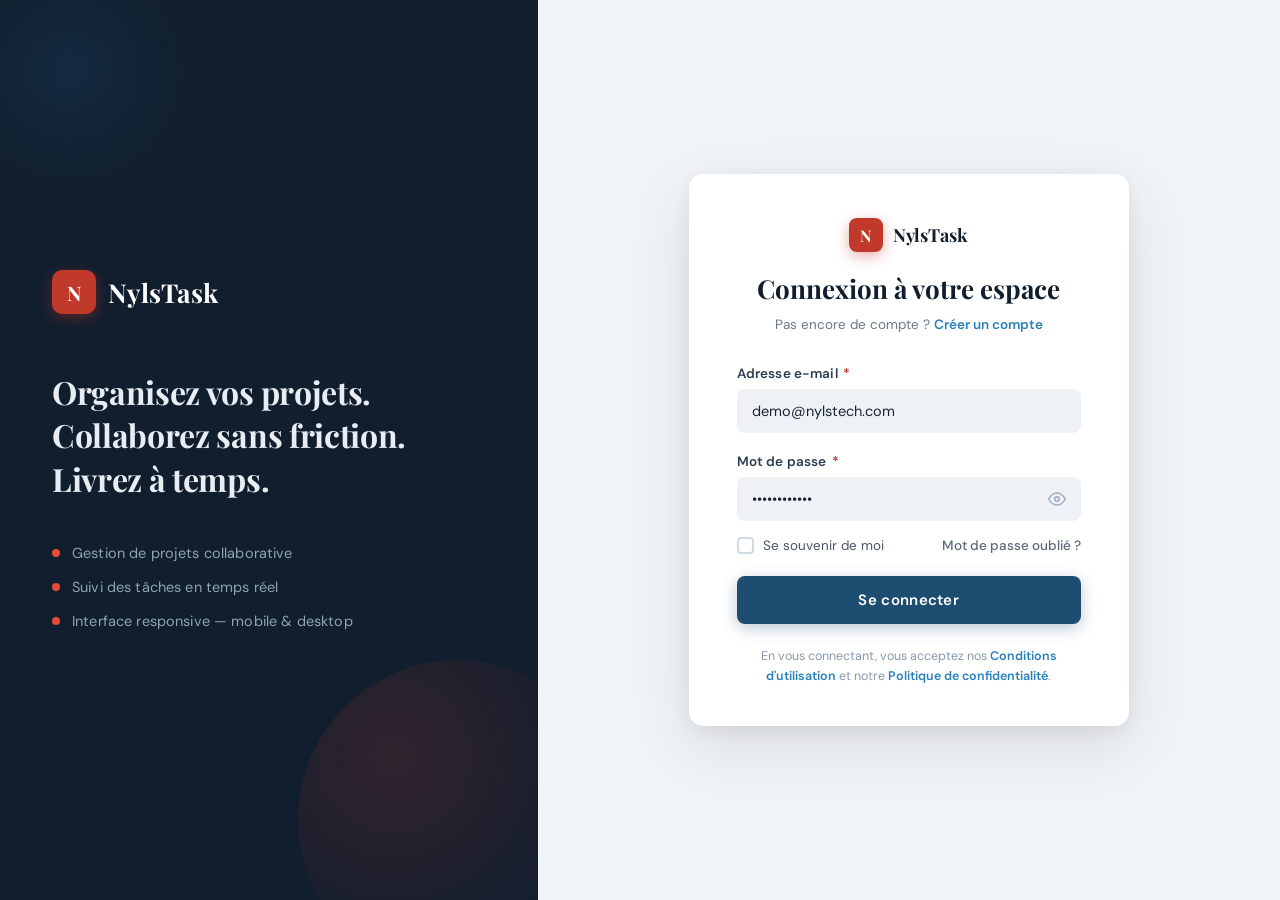
==== commit cedfdde7: "Ajout de la page login et du dashboard par Naomie" ====
--- a/login.html
+++ b/login.html
@@ -1,72 +1,142 @@
 <!DOCTYPE html>
 <html lang="fr">
 <head>
-    <meta charset="UTF-8">
-    <meta name="viewport" content="width=device-width, initial-scale=1.0">
-    <title>Connexion à votre espace - NylsTask</title>
-    <link rel="stylesheet" href="css/login.css">
-    <link rel="preconnect" href="https://fonts.googleapis.com">
-    <link rel="preconnect" href="https://fonts.gstatic.com" crossorigin>
-    <link href="https://fonts.googleapis.com/css2?family=Open+Sans:wght@400;600;700&display=swap" rel="stylesheet">
+  <meta charset="UTF-8" />
+  <meta name="viewport" content="width=device-width, initial-scale=1.0"/>
+  <title>NylsTask — Connexion</title>
+  <link rel="preconnect" href="https://fonts.googleapis.com">
+  <link href="https://fonts.googleapis.com/css2?family=Playfair+Display:wght@700&family=DM+Sans:wght@300;400;500;600&display=swap" rel="stylesheet">
+  <link rel="stylesheet" href="css/login.css">
+  
+
 </head>
 <body>
-    <main class="main-container">
 
-        <section class="left-panel">
-            <header class="left-header">
-                <div class="logo-red">N</div>
-                <h1 class="logo-text">NylsTask</h1>
-            </header>
-            <article class="hero-content">
-                <h2 class="hero-title">Organisez vos projets. Collaborez sans friction. Livrez à temps.</h2>
-                <ul class="feature-list">
-                    <li><span class="bullet">•</span>Gestion de projets collaborative</li>
-                    <li><span class="bullet">•</span>Suivi des tâches en temps réel</li>
-                    <li><span class="bullet">•</span>Interface responsive — mobile & desktop</li>
-                </ul>
-            </article>
-        </section>
+  <div class="layout">
 
-        <section class="right-panel">
-            <form class="login-card">
-                <header class="form-header">
-                    <div class="logo-blue">N</div>
-                    <h2 class="form-logo-text">NylsTask</h2>
-                </header>
-                <div class="form-title-group">
-                    <h1 class="form-title">Connexion à votre espace</h1>
-                    <p class="form-subtitle">Pas encore de compte ? <a href="#">Créer un compte</a></p>
-                </div>
+    <!-- LEFT PANEL -->
+    <aside class="panel-left">
+      <div class="brand">
+        <div class="logo-icon">N</div>
+        <span class="brand-name">NylsTask</span>
+      </div>
 
-                <div class="input-group">
-                    <label for="email" class="input-label">Adresse e-mail <span class="required">*</span></label>
-                    <input type="email" id="email" name="email" value="demo@nylstech.com" required class="input-field">
-                </div>
+      <div class="hero-text">
+        <p>Organisez vos projets.</p>
+        <p>Collaborez sans friction.</p>
+        <p>Livrez à temps.</p>
+      </div>
 
-                <div class="input-group">
-                    <label for="password" class="input-label">Mot de passe <span class="required">*</span></label>
-                    <div class="password-input-container">
-                        <input type="password" id="password" name="password" value="*********" required class="input-field">
-                        <span class="toggle-password">👁️</span>
-                    </div>
-                </div>
+      <ul class="features">
+        <li>
+          <span class="dot"></span>
+          Gestion de projets collaborative
+        </li>
+        <li>
+          <span class="dot"></span>
+          Suivi des tâches en temps réel
+        </li>
+        <li>
+          <span class="dot"></span>
+          Interface responsive — mobile &amp; desktop
+        </li>
+      </ul>
 
-                <div class="form-options">
-                    <div class="remember-me">
-                        <input type="checkbox" id="remember" name="remember">
-                        <label for="remember" class="remember-label">Se souvenir de moi</label>
-                    </div>
-                    <a href="#" class="forgot-password">Mot de passe oublié ?</a>
-                </div>
+      <div class="panel-decoration"></div>
+    </aside>
 
-                <button type="submit" class="submit-button">Se connecter</button>
+    <!-- RIGHT PANEL -->
+    <main class="panel-right">
+      <div class="form-card">
 
-                <footer class="form-footer">
-                    <p>En vous connectant, vous acceptez nos <a href="#">Conditions d'utilisation</a> et notre <a href="#">Politique de confidentialité</a>.</p>
-                </footer>
-            </form>
-        </section>
+        <div class="form-brand">
+          <div class="logo-icon small">N</div>
+          <span>NylsTask</span>
+        </div>
 
+        <h1 class="form-title">Connexion à votre espace</h1>
+        <p class="form-subtitle">
+          Pas encore de compte ?
+          <a href="#" class="link">Créer un compte</a>
+        </p>
+
+        <div class="form-body">
+
+          <div class="field">
+            <label for="email">
+              Adresse e-mail <span class="required">*</span>
+            </label>
+            <input
+              type="email"
+              id="email"
+              name="email"
+              placeholder="demo@nylstech.com"
+              value="demo@nylstech.com"
+              autocomplete="email"
+            />
+          </div>
+
+          <div class="field">
+            <label for="password">
+              Mot de passe <span class="required">*</span>
+            </label>
+            <div class="input-wrapper">
+              <input
+                type="password"
+                id="password"
+                name="password"
+                value="••••••••••••"
+                autocomplete="current-password"
+              />
+              <button type="button" class="toggle-eye" aria-label="Afficher le mot de passe" onclick="togglePassword()">
+                <svg xmlns="http://www.w3.org/2000/svg" width="18" height="18" viewBox="0 0 24 24"
+                  fill="none" stroke="currentColor" stroke-width="2" stroke-linecap="round" stroke-linejoin="round">
+                  <path d="M1 12s4-8 11-8 11 8 11 8-4 8-11 8-11-8-11-8z"/>
+                  <circle cx="12" cy="12" r="3"/>
+                </svg>
+              </button>
+            </div>
+          </div>
+
+          <div class="form-options">
+            <label class="checkbox-label">
+              <input type="checkbox" id="remember" name="remember" />
+              <span class="custom-checkbox"></span>
+              Se souvenir de moi
+            </label>
+            <a href="#" class="link forgotten">Mot de passe oublié ?</a>
+          </div>
+
+          <button type="submit" class="btn-submit">
+            Se connecter
+          </button>
+
+          <p class="legal">
+            En vous connectant, vous acceptez nos
+            <a href="#" class="link">Conditions d'utilisation</a>
+            et notre
+            <a href="#" class="link">Politique de confidentialité</a>.
+          </p>
+
+        </div>
+      </div>
     </main>
+
+  </div>
+
+  <script>
+    function togglePassword() {
+      const input = document.getElementById('password');
+      const btn = document.querySelector('.toggle-eye');
+      if (input.type === 'password') {
+        input.type = 'text';
+        btn.classList.add('active');
+      } else {
+        input.type = 'password';
+        btn.classList.remove('active');
+      }
+    }
+  </script>
+
 </body>
 </html>
--- a/css/login.css
+++ b/css/login.css
@@ -1,313 +1,457 @@
-/* --- Base et Réinitialisation --- */
-* {
-    box-sizing: border-box; /* Inclut le padding et les bordures dans la largeur */
+/* ============================
+   CSS Variables & Reset
+   ============================ */
+   *, *::before, *::after {
+    box-sizing: border-box;
     margin: 0;
     padding: 0;
-}
-
-body {
-    font-family: 'Open Sans', sans-serif; /* Police moderne et lisible */
-    background-color: #F3F4F6; /* Couleur de fond gris très clair */
-    height: 100vh; /* Utilise toute la hauteur de la fenêtre */
-    display: flex;
-    justify-content: center;
-    align-items: center; /* Centre le conteneur principal */
-}
-
-a {
-    text-decoration: none; /* Enlève le soulignement par défaut */
-    color: #1E4E80; /* Couleur bleue pour les liens */
-    transition: color 0.3s ease; /* Transition douce pour le hover */
-}
-
-a:hover {
-    color: #3b82f6; /* Couleur plus claire au survol */
-}
-
-ul {
-    list-style: none; /* Enlève les puces par défaut */
-}
-
-/* --- Conteneur Principal (Le layout) --- */
-.main-container {
-    display: flex; /* Active Flexbox pour aligner les panneaux côte à côte */
-    width: 100%; /* S'étend sur toute la largeur */
-    min-height: 100vh; /* Minimum la hauteur de l'écran */
-}
-
-/* --- Panneau de Gauche (Le texte) --- */
-.left-panel {
-    flex: 1.1; /* Prend environ 55% de l'espace */
-    background-color: #112136; /* Bleu très foncé */
-    color: white; /* Texte blanc */
-    padding: 60px 8%; /* Padding réactif (60px haut/bas, 8% gauche/droite) */
-    display: flex;
-    flex-direction: column; /* Organise le contenu verticalement */
-}
-
-.left-header {
-    display: flex;
-    align-items: center;
-    gap: 15px; /* Espace entre le logo et le texte */
-    margin-bottom: 80px; /* Espace sous le header */
-}
-
-.logo-red {
-    background-color: #DC3818; /* Rouge vif */
-    color: white;
-    font-size: 24px;
+  }
+  
+  :root {
+    --navy:        #111e2e;
+    --navy-dark:   #0c1823;
+    --navy-mid:    #1a2d42;
+    --accent:      #c0392b;
+    --accent-soft: #e74c3c;
+    --blue-cta:    #1e4d72;
+    --blue-hover:  #163a57;
+    --text-light:  #e8edf3;
+    --text-muted:  #8fa3b5;
+    --link-color:  #2980b9;
+    --bg-right:    #f0f3f7;
+    --card-bg:     #ffffff;
+    --input-bg:    #eef2f7;
+    --input-focus: #dde5f0;
+    --border:      #d0dae6;
+    --required:    #c0392b;
+    --shadow-card: 0 20px 60px rgba(0,0,0,0.10), 0 4px 16px rgba(0,0,0,0.06);
+    --radius:      14px;
+    --radius-sm:   8px;
+    --font-display: 'Playfair Display', Georgia, serif;
+    --font-body:    'DM Sans', 'Segoe UI', sans-serif;
+  }
+  
+  html, body {
+    height: 100%;
+    font-family: var(--font-body);
+    font-size: 15px;
+    color: #1a2233;
+    background: var(--bg-right);
+  }
+  
+  /* ============================
+     Layout
+     ============================ */
+  .layout {
+    display: flex;
+    min-height: 100vh;
+  }
+  
+  /* ============================
+     Left Panel
+     ============================ */
+  .panel-left {
+    position: relative;
+    width: 42%;
+    background: var(--navy);
+    display: flex;
+    flex-direction: column;
+    justify-content: center;
+    padding: 60px 52px;
+    overflow: hidden;
+    animation: fadeInLeft 0.7s ease both;
+  }
+  
+  @keyframes fadeInLeft {
+    from { opacity: 0; transform: translateX(-30px); }
+    to   { opacity: 1; transform: translateX(0); }
+  }
+  
+  /* Decorative geometric shape */
+  .panel-decoration {
+    position: absolute;
+    bottom: -80px;
+    right: -80px;
+    width: 320px;
+    height: 320px;
+    border-radius: 50%;
+    background: radial-gradient(circle at 30% 30%, rgba(192,57,43,0.18) 0%, transparent 70%);
+    pointer-events: none;
+  }
+  
+  .panel-left::before {
+    content: '';
+    position: absolute;
+    top: -60px;
+    left: -60px;
+    width: 260px;
+    height: 260px;
+    border-radius: 50%;
+    background: radial-gradient(circle, rgba(41,128,185,0.12) 0%, transparent 70%);
+    pointer-events: none;
+  }
+  
+  /* Brand (left panel) */
+  .brand {
+    display: flex;
+    align-items: center;
+    gap: 12px;
+    margin-bottom: 56px;
+  }
+  
+  .logo-icon {
+    width: 44px;
+    height: 44px;
+    background: var(--accent);
+    color: #fff;
+    font-family: var(--font-display);
+    font-size: 20px;
     font-weight: 700;
-    width: 45px;
-    height: 45px;
-    border-radius: 8px; /* Coins légèrement arrondis */
-    display: flex;
-    justify-content: center;
-    align-items: center; /* Centre la lettre 'N' */
-}
-
-.logo-text, .form-logo-text {
+    border-radius: 10px;
+    display: flex;
+    align-items: center;
+    justify-content: center;
+    flex-shrink: 0;
+    box-shadow: 0 4px 14px rgba(192,57,43,0.4);
+  }
+  
+  .logo-icon.small {
+    width: 34px;
+    height: 34px;
+    font-size: 16px;
+    border-radius: 8px;
+  }
+  
+  .brand-name {
+    font-family: var(--font-display);
     font-size: 26px;
     font-weight: 700;
-}
-
-.hero-title {
-    font-size: 38px;
-    line-height: 1.3;
-    font-weight: 600;
-    margin-bottom: 50px;
-    max-width: 500px; /* Limite la largeur pour une meilleure lecture */
-}
-
-.feature-list li {
-    font-size: 16px;
-    margin-bottom: 25px;
-    display: flex;
-    align-items: center;
-}
-
-.bullet {
-    color: #DC3818; /* Puces rouges */
-    font-size: 20px;
+    color: #ffffff;
+    letter-spacing: 0.01em;
+  }
+  
+  /* Hero text */
+  .hero-text {
+    margin-bottom: 44px;
+  }
+  
+  .hero-text p {
+    font-family: var(--font-display);
+    font-size: 32px;
     font-weight: 700;
-    margin-right: 15px; /* Espace entre la puce et le texte */
-}
-
-/* --- Panneau de Droite (Le formulaire) --- */
-.right-panel {
-    flex: 0.9; /* Prend environ 45% de l'espace */
-    display: flex;
-    justify-content: center;
-    align-items: center; /* Centre le formulaire verticalement */
-    padding: 60px 5%; /* Padding réactif */
-}
-
-.login-card {
-    background-color: white;
-    padding: 40px;
-    border-radius: 12px; /* Coins arrondis */
-    box-shadow: 0 4px 6px -1px rgba(0, 0, 0, 0.1), 0 2px 4px -1px rgba(0, 0, 0, 0.06); /* Ombre douce */
+    color: var(--text-light);
+    line-height: 1.35;
+    letter-spacing: -0.01em;
+  }
+  
+  /* Feature list */
+  .features {
+    list-style: none;
+    display: flex;
+    flex-direction: column;
+    gap: 16px;
+  }
+  
+  .features li {
+    display: flex;
+    align-items: center;
+    gap: 12px;
+    color: var(--text-muted);
+    font-size: 14.5px;
+    font-weight: 400;
+    letter-spacing: 0.01em;
+  }
+  
+  .dot {
+    width: 8px;
+    height: 8px;
+    background: var(--accent-soft);
+    border-radius: 50%;
+    flex-shrink: 0;
+  }
+  
+  /* ============================
+     Right Panel
+     ============================ */
+  .panel-right {
+    flex: 1;
+    background: var(--bg-right);
+    display: flex;
+    align-items: center;
+    justify-content: center;
+    padding: 40px 32px;
+    animation: fadeInRight 0.7s ease both;
+  }
+  
+  @keyframes fadeInRight {
+    from { opacity: 0; transform: translateX(30px); }
+    to   { opacity: 1; transform: translateX(0); }
+  }
+  
+  /* ============================
+     Form Card
+     ============================ */
+  .form-card {
+    background: var(--card-bg);
+    border-radius: var(--radius);
+    box-shadow: var(--shadow-card);
+    padding: 44px 48px 40px;
     width: 100%;
-    max-width: 480px; /* Limite la largeur maximale de la carte */
-}
-
-.form-header {
-    display: flex;
-    align-items: center;
-    justify-content: center; /* Centre le header du formulaire */
-    gap: 12px;
-    margin-bottom: 25px;
-}
-
-.logo-blue {
-    background-color: #112136; /* Bleu très foncé */
-    color: white;
+    max-width: 440px;
+    display: flex;
+    flex-direction: column;
+    gap: 0;
+  }
+  
+  /* Brand inside form */
+  .form-brand {
+    display: flex;
+    align-items: center;
+    gap: 10px;
+    justify-content: center;
+    margin-bottom: 20px;
+    font-family: var(--font-display);
     font-size: 18px;
     font-weight: 700;
-    width: 32px;
-    height: 32px;
-    border-radius: 6px;
-    display: flex;
-    justify-content: center;
-    align-items: center;
-}
-
-.form-logo-text {
-    font-size: 20px;
-    color: #112136;
-}
-
-.form-title-group {
-    text-align: center; /* Centre le titre et le sous-titre */
-    margin-bottom: 35px;
-}
-
-.form-title {
-    font-size: 24px;
+    color: var(--navy);
+  }
+  
+  /* Title */
+  .form-title {
+    font-family: var(--font-display);
+    font-size: 26px;
+    font-weight: 700;
+    color: var(--navy);
+    text-align: center;
+    line-height: 1.3;
+    margin-bottom: 10px;
+  }
+  
+  .form-subtitle {
+    text-align: center;
+    font-size: 13.5px;
+    color: #6b7a8d;
+    margin-bottom: 32px;
+  }
+  
+  /* ============================
+     Form Body
+     ============================ */
+  .form-body {
+    display: flex;
+    flex-direction: column;
+    gap: 20px;
+  }
+  
+  /* Field */
+  .field {
+    display: flex;
+    flex-direction: column;
+    gap: 7px;
+  }
+  
+  .field label {
+    font-size: 13.5px;
     font-weight: 600;
-    margin-bottom: 8px;
-}
-
-.form-subtitle {
-    font-size: 14px;
-    color: #6B7280; /* Gris moyen pour le sous-titre */
-}
-
-.form-subtitle a {
-    color: #112136; /* Bleu foncé pour le lien */
+    color: #2c3e50;
+    letter-spacing: 0.01em;
+  }
+  
+  .required {
+    color: var(--required);
+    margin-left: 2px;
+  }
+  
+  .field input,
+  .input-wrapper input {
+    width: 100%;
+    background: var(--input-bg);
+    border: 1.5px solid transparent;
+    border-radius: var(--radius-sm);
+    padding: 12px 14px;
+    font-family: var(--font-body);
+    font-size: 14.5px;
+    color: #1a2233;
+    outline: none;
+    transition: border-color 0.2s ease, background 0.2s ease, box-shadow 0.2s ease;
+  }
+  
+  .field input:focus,
+  .input-wrapper input:focus {
+    border-color: var(--blue-cta);
+    background: var(--input-focus);
+    box-shadow: 0 0 0 3px rgba(30,77,114,0.10);
+  }
+  
+  /* Password wrapper */
+  .input-wrapper {
+    position: relative;
+  }
+  
+  .input-wrapper input {
+    padding-right: 44px;
+  }
+  
+  .toggle-eye {
+    position: absolute;
+    right: 13px;
+    top: 50%;
+    transform: translateY(-50%);
+    background: none;
+    border: none;
+    cursor: pointer;
+    color: #9aacbe;
+    display: flex;
+    align-items: center;
+    justify-content: center;
+    padding: 2px;
+    transition: color 0.2s;
+  }
+  
+  .toggle-eye:hover,
+  .toggle-eye.active {
+    color: var(--blue-cta);
+  }
+  
+  /* Options row */
+  .form-options {
+    display: flex;
+    align-items: center;
+    justify-content: space-between;
+    margin-top: -4px;
+  }
+  
+  /* Custom checkbox */
+  .checkbox-label {
+    display: flex;
+    align-items: center;
+    gap: 9px;
+    cursor: pointer;
+    font-size: 13.5px;
+    color: #4a5568;
+    user-select: none;
+  }
+  
+  .checkbox-label input[type="checkbox"] {
+    display: none;
+  }
+  
+  .custom-checkbox {
+    width: 17px;
+    height: 17px;
+    border: 2px solid var(--border);
+    border-radius: 4px;
+    background: #fff;
+    display: flex;
+    align-items: center;
+    justify-content: center;
+    transition: border-color 0.2s, background 0.2s;
+    flex-shrink: 0;
+  }
+  
+  .checkbox-label input[type="checkbox"]:checked + .custom-checkbox {
+    background: var(--blue-cta);
+    border-color: var(--blue-cta);
+  }
+  
+  .checkbox-label input[type="checkbox"]:checked + .custom-checkbox::after {
+    content: '';
+    width: 5px;
+    height: 9px;
+    border: 2px solid white;
+    border-top: none;
+    border-left: none;
+    transform: rotate(45deg) translateY(-1px);
+    display: block;
+  }
+  
+  /* Links */
+  .link {
+    color: var(--link-color);
+    text-decoration: none;
     font-weight: 600;
-}
-
-.input-group {
-    margin-bottom: 25px; /* Espace sous chaque champ */
-}
-
-.input-label {
-    display: block;
-    font-size: 14px;
-    font-weight: 600;
-    color: #112136;
-    margin-bottom: 8px;
-}
-
-.required {
-    color: #DC3818; /* Étoile 'required' rouge */
-}
-
-.input-field {
-    width: 100%;
-    padding: 12px 16px;
-    border-radius: 6px;
-    border: 1px solid #D1D5DB; /* Bordure gris clair */
-    background-color: #F3F4F6; /* Couleur de fond gris très clair */
-    font-size: 14px;
-    color: #112136;
-    transition: border-color 0.2s, box-shadow 0.2s;
-}
-
-.input-field:focus {
-    outline: none; /* Enlève le contour par défaut */
-    border-color: #3b82f6; /* Bordure bleue au focus */
-    box-shadow: 0 0 0 3px rgba(59, 130, 246, 0.1); /* Effet d'anneau de focus */
-}
-
-/* --- Container spécial pour l'input password + icône --- */
-.password-input-container {
-    position: relative; /* Nécessaire pour positionner l'icône à l'intérieur */
-}
-
-.password-input-container .input-field {
-    padding-right: 45px; /* Espace pour l'icône à droite */
-}
-
-.toggle-password {
-    position: absolute; /* Positionne l'icône par rapport au conteneur */
-    top: 50%;
-    right: 15px;
-    transform: translateY(-50%); /* Centre l'icône verticalement */
-    cursor: pointer;
-    color: #6B7280; /* Couleur gris moyen */
-    font-size: 18px;
-}
-
-/* --- Ligne d'options --- */
-.form-options {
-    display: flex;
-    justify-content: space-between; /* Espace entre les deux éléments */
-    align-items: center;
-    margin-bottom: 35px;
-    font-size: 13px;
-}
-
-.remember-me {
-    display: flex;
-    align-items: center;
-    gap: 8px; /* Espace entre la checkbox et le label */
-}
-
-.remember-me input[type="checkbox"] {
-    cursor: pointer;
-    width: 14px;
-    height: 14px;
-}
-
-.remember-label {
-    color: #6B7280;
-    cursor: pointer;
-}
-
-.forgot-password {
-    color: #6B7280;
-}
-
-/* --- Bouton de Soumission --- */
-.submit-button {
+    transition: color 0.2s;
+  }
+  
+  .link:hover {
+    color: #1a6090;
+    text-decoration: underline;
+  }
+  
+  .forgotten {
+    font-size: 13.5px;
+    font-weight: 500;
+    color: #5a6a7a;
+  }
+  
+  .forgotten:hover {
+    color: var(--link-color);
+  }
+  
+  /* Submit button */
+  .btn-submit {
     width: 100%;
     padding: 14px;
-    background-color: #1E4E80; /* Bleu marine intermédiaire */
-    color: white;
-    border: none;
-    border-radius: 6px;
+    background: var(--blue-cta);
+    color: #fff;
+    font-family: var(--font-body);
     font-size: 15px;
     font-weight: 600;
+    border: none;
+    border-radius: var(--radius-sm);
     cursor: pointer;
-    transition: background-color 0.3s ease;
-}
-
-.submit-button:hover {
-    background-color: #112136; /* Bleu plus foncé au survol */
-}
-
-/* --- Pied de page du formulaire (Conditions) --- */
-.form-footer {
+    letter-spacing: 0.02em;
+    transition: background 0.2s ease, transform 0.15s ease, box-shadow 0.2s ease;
+    box-shadow: 0 4px 16px rgba(30,77,114,0.3);
+    margin-top: 2px;
+  }
+  
+  .btn-submit:hover {
+    background: var(--blue-hover);
+    box-shadow: 0 6px 22px rgba(30,77,114,0.40);
+    transform: translateY(-1px);
+  }
+  
+  .btn-submit:active {
+    transform: translateY(0);
+    box-shadow: 0 2px 8px rgba(30,77,114,0.25);
+  }
+  
+  /* Legal */
+  .legal {
+    font-size: 12.5px;
+    color: #8a98a8;
     text-align: center;
-    margin-top: 35px;
-    font-size: 11px;
-    color: #6B7280;
-    line-height: 1.5;
-}
-
-.form-footer a {
-    color: #1E4E80;
-}
-
-/* --- RESPONSIVE : Points d'arrêt --- */
-
-/* Appareils Mobile (jusqu'à 750px) */
-/* C'est ICI que l'on fait disparaître le panneau de gauche comme demandé */
-@media screen and (max-width: 950px) {
-    .main-container {
-        flex-direction: column;
+    line-height: 1.6;
+    margin-top: 2px;
+  }
+  
+  .legal .link {
+    font-size: 12.5px;
+    font-weight: 600;
+  }
+  
+  /* ============================
+     Responsive
+     ============================ */
+  @media (max-width: 900px) {
+    .panel-left {
+      display: none;
     }
-
-    .left-panel {
-        display: none;
+    .panel-right {
+      background: var(--bg-right);
     }
-
-    .right-panel {
-        flex: 1;
-        padding: 40px 15px;
-        min-height: 100vh;
-        align-items: flex-start;
+  }
+  
+  @media (max-width: 480px) {
+    .form-card {
+      padding: 32px 22px 28px;
+      border-radius: 10px;
     }
-
-    .login-card {
-        padding: 30px 20px;
-        box-shadow: none;
-        border-radius: 0;
+    .form-title {
+      font-size: 22px;
     }
-}
-
-/* Appareils Tablette (entre 951px et 1024px) */
-@media screen and (min-width: 951px) and (max-width: 1024px) {
-    .left-panel {
-        padding: 60px 6%;
+    .hero-text p {
+      font-size: 26px;
     }
-
-    .hero-title {
-        font-size: 30px;
-    }
-
-    .login-card {
-        padding: 40px 30px;
-    }
-}
+  }
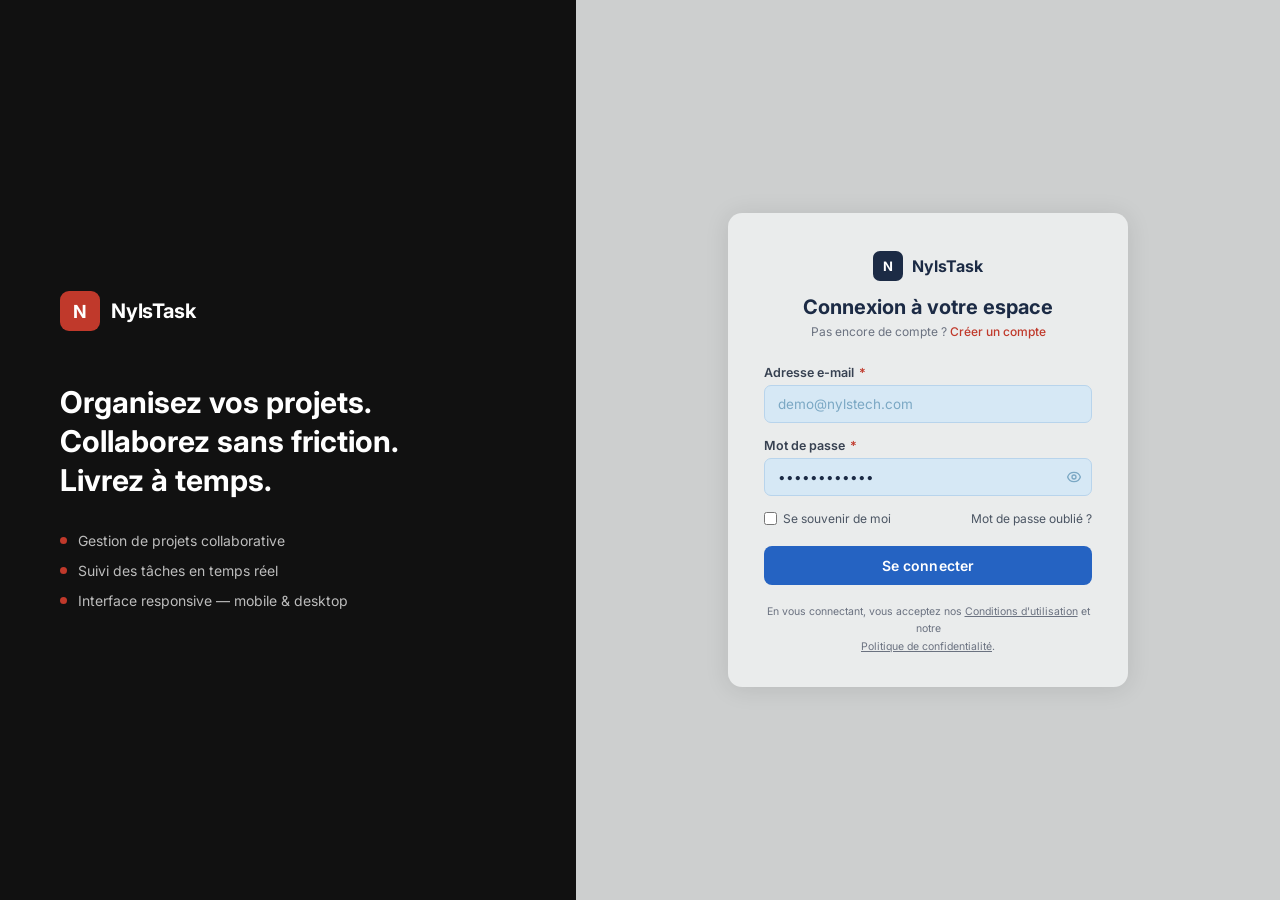
==== commit a550d682: "login.html" ====
--- a/login.html
+++ b/login.html
@@ -1,142 +1,78 @@
 <!DOCTYPE html>
 <html lang="fr">
 <head>
-  <meta charset="UTF-8" />
+  <meta charset="UTF-8"/>
   <meta name="viewport" content="width=device-width, initial-scale=1.0"/>
-  <title>NylsTask — Connexion</title>
-  <link rel="preconnect" href="https://fonts.googleapis.com">
-  <link href="https://fonts.googleapis.com/css2?family=Playfair+Display:wght@700&family=DM+Sans:wght@300;400;500;600&display=swap" rel="stylesheet">
+  <title>NylsTask – Connexion</title>
+  <link href="https://fonts.googleapis.com/css2?family=Inter:wght@400;500;600;700&display=swap" rel="stylesheet"/>
   <link rel="stylesheet" href="css/login.css">
-  
-
 </head>
 <body>
 
-  <div class="layout">
+  <!-- ══ LEFT ══ -->
+  <div class="left">
+    <div class="brand">
+      <div class="brand-icon">N</div>
+      <span class="brand-name">NylsTask</span>
+    </div>
 
-    <!-- LEFT PANEL -->
-    <aside class="panel-left">
-      <div class="brand">
-        <div class="logo-icon">N</div>
-        <span class="brand-name">NylsTask</span>
+    <div class="hero">
+      <h1>Organisez vos projets.<br>Collaborez sans friction.<br>Livrez à temps.</h1>
+      <ul class="features">
+        <li>Gestion de projets collaborative</li>
+        <li>Suivi des tâches en temps réel</li>
+        <li>Interface responsive — mobile &amp; desktop</li>
+      </ul>
+    </div>
+  </div>
+
+  <!-- ══ RIGHT ══ -->
+  <div class="right">
+    <div class="card">
+
+      <div class="c-brand">
+        <div class="c-brand-icon">N</div>
+        <span class="c-brand-name">NylsTask</span>
       </div>
 
-      <div class="hero-text">
-        <p>Organisez vos projets.</p>
-        <p>Collaborez sans friction.</p>
-        <p>Livrez à temps.</p>
+      <h2>Connexion à votre espace</h2>
+      <p class="c-sub">Pas encore de compte ? <a href="#">Créer un compte</a></p>
+
+      <div class="field">
+        <label for="email">Adresse e-mail <span class="req">*</span></label>
+        <input id="email" type="email" placeholder="demo@nylstech.com" autocomplete="email"/>
       </div>
 
-      <ul class="features">
-        <li>
-          <span class="dot"></span>
-          Gestion de projets collaborative
-        </li>
-        <li>
-          <span class="dot"></span>
-          Suivi des tâches en temps réel
-        </li>
-        <li>
-          <span class="dot"></span>
-          Interface responsive — mobile &amp; desktop
-        </li>
-      </ul>
-
-      <div class="panel-decoration"></div>
-    </aside>
-
-    <!-- RIGHT PANEL -->
-    <main class="panel-right">
-      <div class="form-card">
-
-        <div class="form-brand">
-          <div class="logo-icon small">N</div>
-          <span>NylsTask</span>
-        </div>
-
-        <h1 class="form-title">Connexion à votre espace</h1>
-        <p class="form-subtitle">
-          Pas encore de compte ?
-          <a href="#" class="link">Créer un compte</a>
-        </p>
-
-        <div class="form-body">
-
-          <div class="field">
-            <label for="email">
-              Adresse e-mail <span class="required">*</span>
-            </label>
-            <input
-              type="email"
-              id="email"
-              name="email"
-              placeholder="demo@nylstech.com"
-              value="demo@nylstech.com"
-              autocomplete="email"
-            />
-          </div>
-
-          <div class="field">
-            <label for="password">
-              Mot de passe <span class="required">*</span>
-            </label>
-            <div class="input-wrapper">
-              <input
-                type="password"
-                id="password"
-                name="password"
-                value="••••••••••••"
-                autocomplete="current-password"
-              />
-              <button type="button" class="toggle-eye" aria-label="Afficher le mot de passe" onclick="togglePassword()">
-                <svg xmlns="http://www.w3.org/2000/svg" width="18" height="18" viewBox="0 0 24 24"
-                  fill="none" stroke="currentColor" stroke-width="2" stroke-linecap="round" stroke-linejoin="round">
-                  <path d="M1 12s4-8 11-8 11 8 11 8-4 8-11 8-11-8-11-8z"/>
-                  <circle cx="12" cy="12" r="3"/>
-                </svg>
-              </button>
-            </div>
-          </div>
-
-          <div class="form-options">
-            <label class="checkbox-label">
-              <input type="checkbox" id="remember" name="remember" />
-              <span class="custom-checkbox"></span>
-              Se souvenir de moi
-            </label>
-            <a href="#" class="link forgotten">Mot de passe oublié ?</a>
-          </div>
-
-          <button type="submit" class="btn-submit">
-            Se connecter
+      <div class="field">
+        <label for="password">Mot de passe <span class="req">*</span></label>
+        <div class="input-wrap">
+          <input id="password" type="password" value="azertyuiopqs" autocomplete="current-password"/>
+          <button class="eye-btn" type="button" onclick="togglePwd(this)" aria-label="Voir le mot de passe">
+            <svg width="16" height="16" fill="none" viewBox="0 0 24 24" stroke="currentColor" stroke-width="2">
+              <path stroke-linecap="round" stroke-linejoin="round" d="M15 12a3 3 0 11-6 0 3 3 0 016 0z"/>
+              <path stroke-linecap="round" stroke-linejoin="round" d="M2.458 12C3.732 7.943 7.523 5 12 5c4.477 0 8.268 2.943 9.542 7-1.274 4.057-5.065 7-9.542 7-4.477 0-8.268-2.943-9.542-7z"/>
+            </svg>
           </button>
-
-          <p class="legal">
-            En vous connectant, vous acceptez nos
-            <a href="#" class="link">Conditions d'utilisation</a>
-            et notre
-            <a href="#" class="link">Politique de confidentialité</a>.
-          </p>
-
         </div>
       </div>
-    </main>
 
+      <div class="row-opts">
+        <label class="remember">
+          <input type="checkbox"> Se souvenir de moi
+        </label>
+        <a href="#" class="forgot">Mot de passe oublié ?</a>
+      </div>
+
+      <button class="btn-login" type="button">Se connecter</button>
+
+      <p class="terms">
+        En vous connectant, vous acceptez nos
+        <a href="#">Conditions d'utilisation</a> et notre<br>
+        <a href="#">Politique de confidentialité</a>.
+      </p>
+    </div>
   </div>
 
-  <script>
-    function togglePassword() {
-      const input = document.getElementById('password');
-      const btn = document.querySelector('.toggle-eye');
-      if (input.type === 'password') {
-        input.type = 'text';
-        btn.classList.add('active');
-      } else {
-        input.type = 'password';
-        btn.classList.remove('active');
-      }
-    }
-  </script>
-
+  
 </body>
 </html>
--- a/css/login.css
+++ b/css/login.css
@@ -1,457 +1,244 @@
-/* ============================
-   CSS Variables & Reset
-   ============================ */
-   *, *::before, *::after {
-    box-sizing: border-box;
-    margin: 0;
-    padding: 0;
-  }
-  
-  :root {
-    --navy:        #111e2e;
-    --navy-dark:   #0c1823;
-    --navy-mid:    #1a2d42;
-    --accent:      #c0392b;
-    --accent-soft: #e74c3c;
-    --blue-cta:    #1e4d72;
-    --blue-hover:  #163a57;
-    --text-light:  #e8edf3;
-    --text-muted:  #8fa3b5;
-    --link-color:  #2980b9;
-    --bg-right:    #f0f3f7;
-    --card-bg:     #ffffff;
-    --input-bg:    #eef2f7;
-    --input-focus: #dde5f0;
-    --border:      #d0dae6;
-    --required:    #c0392b;
-    --shadow-card: 0 20px 60px rgba(0,0,0,0.10), 0 4px 16px rgba(0,0,0,0.06);
-    --radius:      14px;
-    --radius-sm:   8px;
-    --font-display: 'Playfair Display', Georgia, serif;
-    --font-body:    'DM Sans', 'Segoe UI', sans-serif;
-  }
-  
-  html, body {
-    height: 100%;
-    font-family: var(--font-body);
-    font-size: 15px;
-    color: #1a2233;
-    background: var(--bg-right);
-  }
-  
-  /* ============================
-     Layout
-     ============================ */
-  .layout {
-    display: flex;
-    min-height: 100vh;
-  }
-  
-  /* ============================
-     Left Panel
-     ============================ */
-  .panel-left {
-    position: relative;
-    width: 42%;
-    background: var(--navy);
-    display: flex;
-    flex-direction: column;
-    justify-content: center;
-    padding: 60px 52px;
-    overflow: hidden;
-    animation: fadeInLeft 0.7s ease both;
-  }
-  
-  @keyframes fadeInLeft {
-    from { opacity: 0; transform: translateX(-30px); }
-    to   { opacity: 1; transform: translateX(0); }
-  }
-  
-  /* Decorative geometric shape */
-  .panel-decoration {
-    position: absolute;
-    bottom: -80px;
-    right: -80px;
-    width: 320px;
-    height: 320px;
-    border-radius: 50%;
-    background: radial-gradient(circle at 30% 30%, rgba(192,57,43,0.18) 0%, transparent 70%);
-    pointer-events: none;
-  }
-  
-  .panel-left::before {
-    content: '';
-    position: absolute;
-    top: -60px;
-    left: -60px;
-    width: 260px;
-    height: 260px;
-    border-radius: 50%;
-    background: radial-gradient(circle, rgba(41,128,185,0.12) 0%, transparent 70%);
-    pointer-events: none;
-  }
-  
-  /* Brand (left panel) */
-  .brand {
-    display: flex;
-    align-items: center;
-    gap: 12px;
-    margin-bottom: 56px;
-  }
-  
-  .logo-icon {
-    width: 44px;
-    height: 44px;
-    background: var(--accent);
-    color: #fff;
-    font-family: var(--font-display);
-    font-size: 20px;
-    font-weight: 700;
-    border-radius: 10px;
-    display: flex;
-    align-items: center;
-    justify-content: center;
-    flex-shrink: 0;
-    box-shadow: 0 4px 14px rgba(192,57,43,0.4);
-  }
-  
-  .logo-icon.small {
-    width: 34px;
-    height: 34px;
-    font-size: 16px;
-    border-radius: 8px;
-  }
-  
-  .brand-name {
-    font-family: var(--font-display);
-    font-size: 26px;
-    font-weight: 700;
-    color: #ffffff;
-    letter-spacing: 0.01em;
-  }
-  
-  /* Hero text */
-  .hero-text {
-    margin-bottom: 44px;
-  }
-  
-  .hero-text p {
-    font-family: var(--font-display);
-    font-size: 32px;
-    font-weight: 700;
-    color: var(--text-light);
-    line-height: 1.35;
-    letter-spacing: -0.01em;
-  }
-  
-  /* Feature list */
-  .features {
-    list-style: none;
-    display: flex;
-    flex-direction: column;
-    gap: 16px;
-  }
-  
-  .features li {
-    display: flex;
-    align-items: center;
-    gap: 12px;
-    color: var(--text-muted);
-    font-size: 14.5px;
-    font-weight: 400;
-    letter-spacing: 0.01em;
-  }
-  
-  .dot {
-    width: 8px;
-    height: 8px;
-    background: var(--accent-soft);
-    border-radius: 50%;
-    flex-shrink: 0;
-  }
-  
-  /* ============================
-     Right Panel
-     ============================ */
-  .panel-right {
-    flex: 1;
-    background: var(--bg-right);
-    display: flex;
-    align-items: center;
-    justify-content: center;
-    padding: 40px 32px;
-    animation: fadeInRight 0.7s ease both;
-  }
-  
-  @keyframes fadeInRight {
-    from { opacity: 0; transform: translateX(30px); }
-    to   { opacity: 1; transform: translateX(0); }
-  }
-  
-  /* ============================
-     Form Card
-     ============================ */
-  .form-card {
-    background: var(--card-bg);
-    border-radius: var(--radius);
-    box-shadow: var(--shadow-card);
-    padding: 44px 48px 40px;
-    width: 100%;
-    max-width: 440px;
-    display: flex;
-    flex-direction: column;
-    gap: 0;
-  }
-  
-  /* Brand inside form */
-  .form-brand {
-    display: flex;
-    align-items: center;
-    gap: 10px;
-    justify-content: center;
-    margin-bottom: 20px;
-    font-family: var(--font-display);
-    font-size: 18px;
-    font-weight: 700;
-    color: var(--navy);
-  }
-  
-  /* Title */
-  .form-title {
-    font-family: var(--font-display);
-    font-size: 26px;
-    font-weight: 700;
-    color: var(--navy);
-    text-align: center;
-    line-height: 1.3;
-    margin-bottom: 10px;
-  }
-  
-  .form-subtitle {
-    text-align: center;
-    font-size: 13.5px;
-    color: #6b7a8d;
-    margin-bottom: 32px;
-  }
-  
-  /* ============================
-     Form Body
-     ============================ */
-  .form-body {
-    display: flex;
-    flex-direction: column;
-    gap: 20px;
-  }
-  
-  /* Field */
-  .field {
-    display: flex;
-    flex-direction: column;
-    gap: 7px;
-  }
-  
-  .field label {
-    font-size: 13.5px;
-    font-weight: 600;
-    color: #2c3e50;
-    letter-spacing: 0.01em;
-  }
-  
-  .required {
-    color: var(--required);
-    margin-left: 2px;
-  }
-  
-  .field input,
-  .input-wrapper input {
-    width: 100%;
-    background: var(--input-bg);
-    border: 1.5px solid transparent;
-    border-radius: var(--radius-sm);
-    padding: 12px 14px;
-    font-family: var(--font-body);
-    font-size: 14.5px;
-    color: #1a2233;
-    outline: none;
-    transition: border-color 0.2s ease, background 0.2s ease, box-shadow 0.2s ease;
-  }
-  
-  .field input:focus,
-  .input-wrapper input:focus {
-    border-color: var(--blue-cta);
-    background: var(--input-focus);
-    box-shadow: 0 0 0 3px rgba(30,77,114,0.10);
-  }
-  
-  /* Password wrapper */
-  .input-wrapper {
-    position: relative;
-  }
-  
-  .input-wrapper input {
-    padding-right: 44px;
-  }
-  
-  .toggle-eye {
-    position: absolute;
-    right: 13px;
-    top: 50%;
-    transform: translateY(-50%);
-    background: none;
-    border: none;
-    cursor: pointer;
-    color: #9aacbe;
-    display: flex;
-    align-items: center;
-    justify-content: center;
-    padding: 2px;
-    transition: color 0.2s;
-  }
-  
-  .toggle-eye:hover,
-  .toggle-eye.active {
-    color: var(--blue-cta);
-  }
-  
-  /* Options row */
-  .form-options {
-    display: flex;
-    align-items: center;
-    justify-content: space-between;
-    margin-top: -4px;
-  }
-  
-  /* Custom checkbox */
-  .checkbox-label {
-    display: flex;
-    align-items: center;
-    gap: 9px;
-    cursor: pointer;
-    font-size: 13.5px;
-    color: #4a5568;
-    user-select: none;
-  }
-  
-  .checkbox-label input[type="checkbox"] {
-    display: none;
-  }
-  
-  .custom-checkbox {
-    width: 17px;
-    height: 17px;
-    border: 2px solid var(--border);
-    border-radius: 4px;
-    background: #fff;
-    display: flex;
-    align-items: center;
-    justify-content: center;
-    transition: border-color 0.2s, background 0.2s;
-    flex-shrink: 0;
-  }
-  
-  .checkbox-label input[type="checkbox"]:checked + .custom-checkbox {
-    background: var(--blue-cta);
-    border-color: var(--blue-cta);
-  }
-  
-  .checkbox-label input[type="checkbox"]:checked + .custom-checkbox::after {
-    content: '';
-    width: 5px;
-    height: 9px;
-    border: 2px solid white;
-    border-top: none;
-    border-left: none;
-    transform: rotate(45deg) translateY(-1px);
-    display: block;
-  }
-  
-  /* Links */
-  .link {
-    color: var(--link-color);
-    text-decoration: none;
-    font-weight: 600;
-    transition: color 0.2s;
-  }
-  
-  .link:hover {
-    color: #1a6090;
-    text-decoration: underline;
-  }
-  
-  .forgotten {
-    font-size: 13.5px;
-    font-weight: 500;
-    color: #5a6a7a;
-  }
-  
-  .forgotten:hover {
-    color: var(--link-color);
-  }
-  
-  /* Submit button */
-  .btn-submit {
-    width: 100%;
-    padding: 14px;
-    background: var(--blue-cta);
-    color: #fff;
-    font-family: var(--font-body);
-    font-size: 15px;
-    font-weight: 600;
-    border: none;
-    border-radius: var(--radius-sm);
-    cursor: pointer;
-    letter-spacing: 0.02em;
-    transition: background 0.2s ease, transform 0.15s ease, box-shadow 0.2s ease;
-    box-shadow: 0 4px 16px rgba(30,77,114,0.3);
-    margin-top: 2px;
-  }
-  
-  .btn-submit:hover {
-    background: var(--blue-hover);
-    box-shadow: 0 6px 22px rgba(30,77,114,0.40);
-    transform: translateY(-1px);
-  }
-  
-  .btn-submit:active {
-    transform: translateY(0);
-    box-shadow: 0 2px 8px rgba(30,77,114,0.25);
-  }
-  
-  /* Legal */
-  .legal {
-    font-size: 12.5px;
-    color: #8a98a8;
-    text-align: center;
-    line-height: 1.6;
-    margin-top: 2px;
-  }
-  
-  .legal .link {
-    font-size: 12.5px;
-    font-weight: 600;
-  }
-  
-  /* ============================
-     Responsive
-     ============================ */
-  @media (max-width: 900px) {
-    .panel-left {
-      display: none;
-    }
-    .panel-right {
-      background: var(--bg-right);
-    }
-  }
-  
-  @media (max-width: 480px) {
-    .form-card {
-      padding: 32px 22px 28px;
-      border-radius: 10px;
-    }
-    .form-title {
-      font-size: 22px;
-    }
-    .hero-text p {
-      font-size: 26px;
-    }
-  }+
+    *, *::before, *::after { box-sizing: border-box; margin: 0; padding: 0; }
+
+    body {
+      font-family: 'Inter', sans-serif;
+      height: 100vh;
+      display: flex;
+      background: #111111;
+      overflow: hidden;
+    }
+
+    /* ════════════════════════════
+       LEFT PANEL  (~45%)
+    ════════════════════════════ */
+    .left {
+      width: 45%;
+      background: #111111;
+      display: flex;
+      flex-direction: column;
+      justify-content: center;
+      padding: 0 60px;
+    }
+
+    .brand {
+      display: flex;
+      align-items: center;
+      gap: 11px;
+      margin-bottom: 52px;
+    }
+
+    .brand-icon {
+      width: 40px; height: 40px;
+      background: #C0392B;
+      border-radius: 9px;
+      display: flex; align-items: center; justify-content: center;
+      font-weight: 700; font-size: 18px; color: #fff;
+    }
+
+    .brand-name {
+      font-weight: 700; font-size: 20px;
+      color: #ffffff;
+      letter-spacing: -.2px;
+    }
+
+    .hero h1 {
+      font-size: 30px;
+      font-weight: 700;
+      color: #ffffff;
+      line-height: 1.3;
+      margin-bottom: 32px;
+    }
+
+    .features {
+      list-style: none;
+      display: flex;
+      flex-direction: column;
+      gap: 13px;
+    }
+
+    .features li {
+      display: flex;
+      align-items: center;
+      gap: 11px;
+      font-size: 14px;
+      color: rgba(255,255,255,0.72);
+      font-weight: 400;
+    }
+
+    .features li::before {
+      content: '';
+      width: 7px; height: 7px;
+      border-radius: 50%;
+      background: #C0392B;
+      flex-shrink: 0;
+    }
+
+    /* ════════════════════════════
+       RIGHT PANEL  (~55%)
+    ════════════════════════════ */
+    .right {
+      width: 55%;
+      background: #CDCFCF;   /* gris moyen, comme sur la photo */
+      display: flex;
+      align-items: center;
+      justify-content: center;
+    }
+
+    /* ── CARD ── */
+    .card {
+      background: #EAECEC;   /* gris légèrement plus clair */
+      border-radius: 14px;
+      padding: 38px 36px 32px;
+      width: 400px;
+      box-shadow: 0 2px 24px rgba(0,0,0,.10);
+    }
+
+    /* mini brand inside card */
+    .c-brand {
+      display: flex;
+      align-items: center;
+      gap: 9px;
+      justify-content: center;
+      margin-bottom: 14px;
+    }
+
+    .c-brand-icon {
+      width: 30px; height: 30px;
+      background: #1C2B45;
+      border-radius: 7px;
+      display: flex; align-items: center; justify-content: center;
+      font-weight: 700; font-size: 13px; color: #fff;
+    }
+
+    .c-brand-name {
+      font-weight: 700; font-size: 16px;
+      color: #1C2B45;
+    }
+
+    .card h2 {
+      font-size: 20px;
+      font-weight: 700;
+      color: #1C2B45;
+      text-align: center;
+      margin-bottom: 5px;
+    }
+
+    .c-sub {
+      text-align: center;
+      font-size: 12px;
+      color: #6B7280;
+      margin-bottom: 26px;
+    }
+
+    .c-sub a {
+      color: #C0392B;
+      text-decoration: none;
+      font-weight: 500;
+    }
+
+    /* ── FIELDS ── */
+    .field { margin-bottom: 15px; }
+
+    .field label {
+      display: block;
+      font-size: 12.5px;
+      font-weight: 600;
+      color: #374151;
+      margin-bottom: 5px;
+    }
+
+    .field label .req { color: #C0392B; margin-left: 2px; }
+
+    .input-wrap { position: relative; }
+
+    .field input[type=email],
+    .field input[type=password],
+    .field input[type=text] {
+      width: 100%;
+      padding: 10px 13px;
+      /* ← fond bleu très clair comme sur la photo */
+      background: #D6E8F5;
+      border: 1.5px solid #B8D4EC;
+      border-radius: 7px;
+      font-size: 13.5px;
+      color: #1C2B45;
+      outline: none;
+      font-family: 'Inter', sans-serif;
+      transition: border-color .18s, box-shadow .18s;
+    }
+
+    .field input::placeholder { color: #7BA8C4; }
+
+    .field input:focus {
+      border-color: #3B7EC8;
+      box-shadow: 0 0 0 3px rgba(59,126,200,.18);
+    }
+
+    .eye-btn {
+      position: absolute; right: 10px; top: 50%;
+      transform: translateY(-50%);
+      background: none; border: none; cursor: pointer;
+      color: #7BA8C4;
+      display: flex; align-items: center;
+      padding: 0;
+    }
+
+    /* ── OPTIONS ROW ── */
+    .row-opts {
+      display: flex;
+      justify-content: space-between;
+      align-items: center;
+      margin-bottom: 20px;
+      font-size: 12px;
+    }
+
+    .remember {
+      display: flex; align-items: center; gap: 6px;
+      color: #4B5563; cursor: pointer; user-select: none;
+    }
+
+    .remember input[type=checkbox] {
+      width: 13px; height: 13px;
+      accent-color: #3B7EC8; cursor: pointer;
+    }
+
+    .forgot { color: #4B5563; text-decoration: none; }
+    .forgot:hover { color: #3B7EC8; }
+
+    /* ── BUTTON ── */
+    .btn-login {
+      width: 100%;
+      padding: 11px;
+      background: #2563C2;
+      color: #fff;
+      font-family: 'Inter', sans-serif;
+      font-size: 14px;
+      font-weight: 600;
+      border: none;
+      border-radius: 8px;
+      cursor: pointer;
+      letter-spacing: .15px;
+      transition: background .18s;
+    }
+
+    .btn-login:hover { background: #1d52a8; }
+
+    /* ── TERMS ── */
+    .terms {
+      margin-top: 18px;
+      font-size: 10.5px;
+      color: #6B7280;
+      text-align: center;
+      line-height: 1.65;
+    }
+
+    .terms a { color: #6B7280; text-decoration: underline; }
+
+    /* ── RESPONSIVE ── */
+    @media (max-width: 700px) {
+      body { flex-direction: column; overflow: auto; height: auto; }
+      .left { width: 100%; padding: 40px 28px; }
+      .right { width: 100%; padding: 32px 20px 48px; }
+      .card { width: 100%; }
+    }
